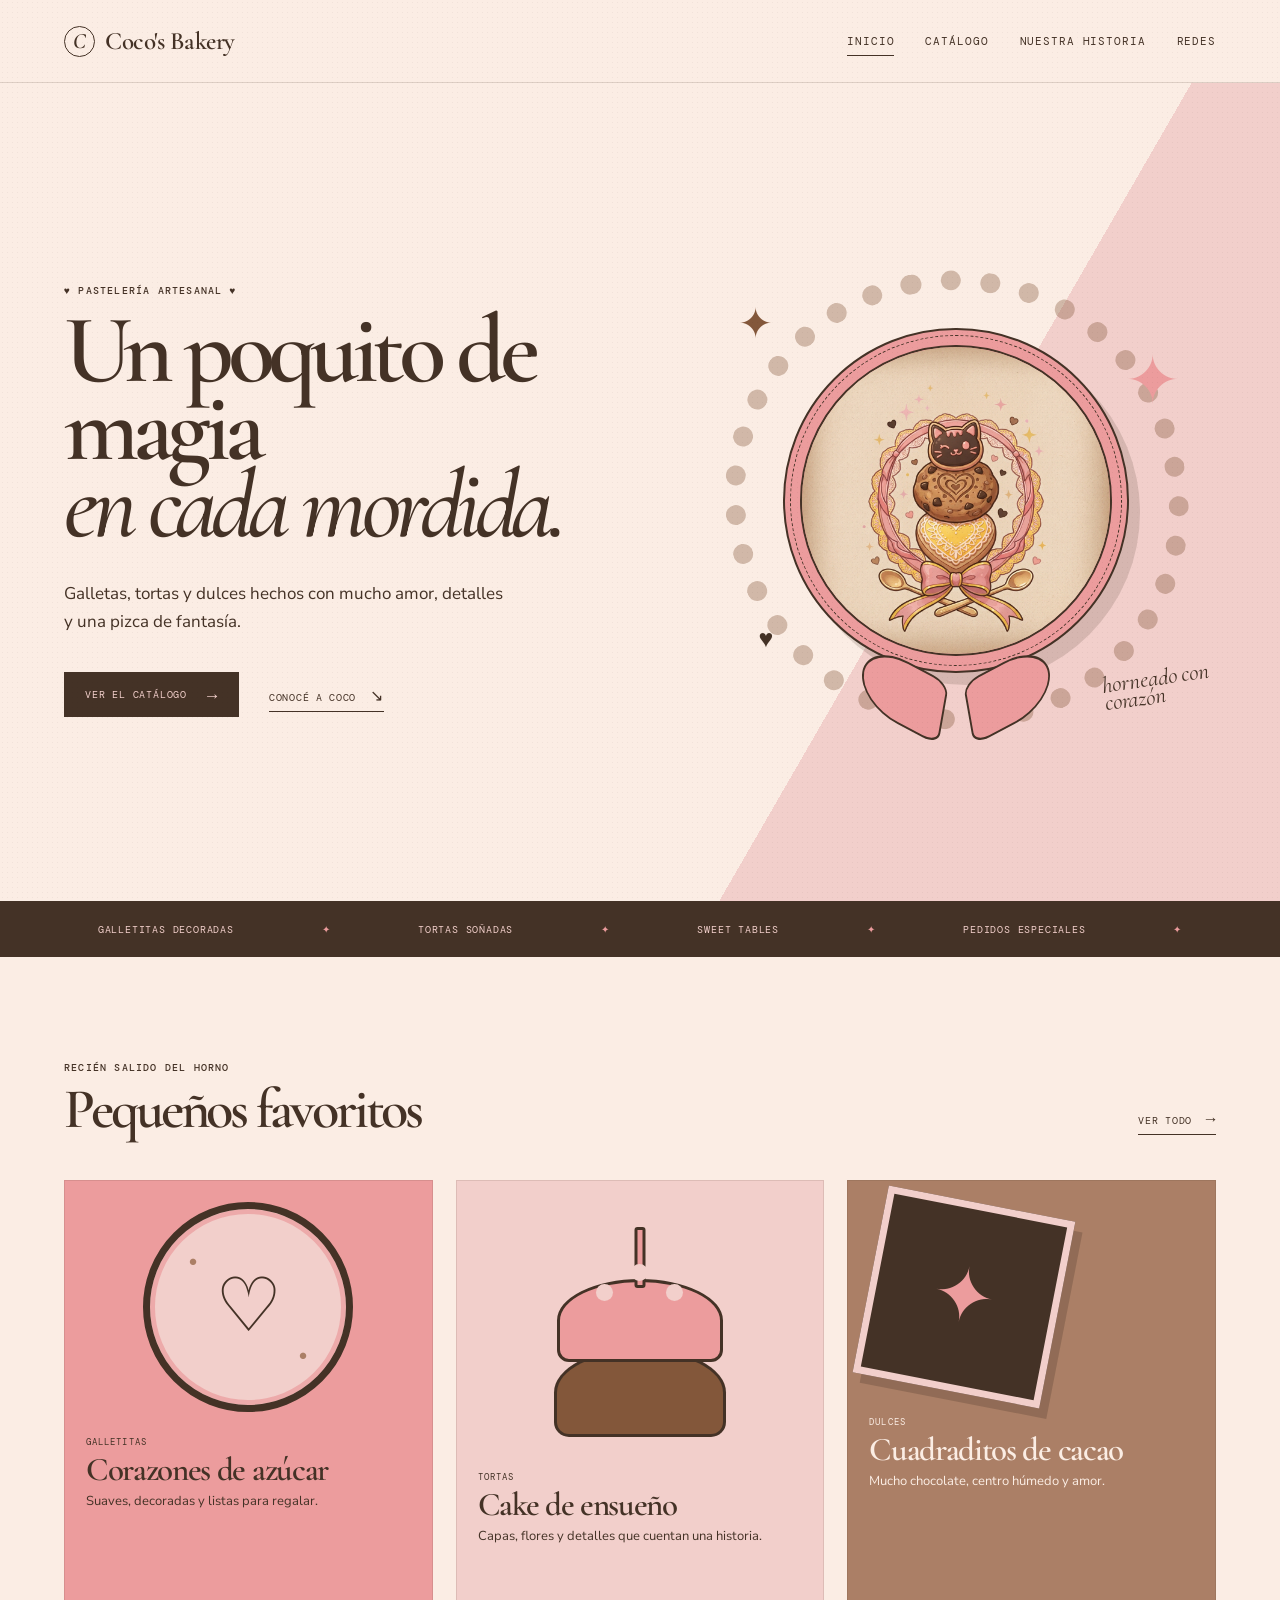
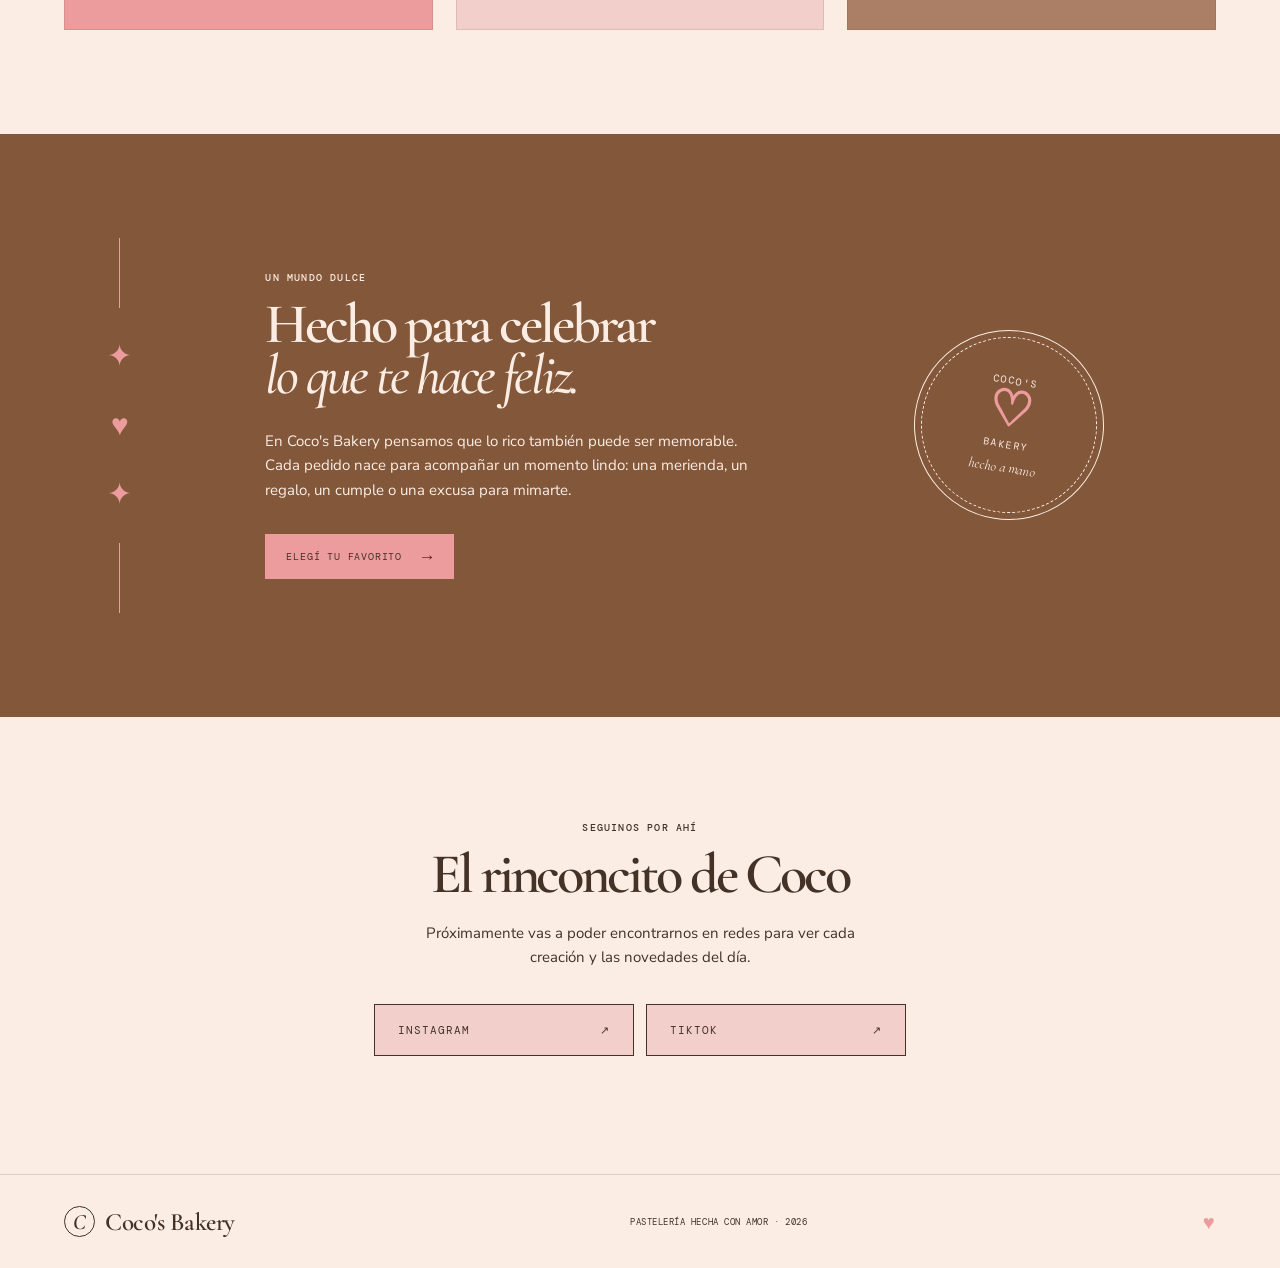
==== index.html @ c5c944c1 "Create bakery website" ====
<!doctype html>
<html lang="es">
  <head>
    <meta charset="UTF-8" />
    <meta name="viewport" content="width=device-width, initial-scale=1.0" />
    <meta name="description" content="Coco's Bakery — pastelería de fantasía, hecha con cariño." />
    <title>Coco's Bakery · Pastelería de fantasía</title>
    <link rel="preconnect" href="https://fonts.googleapis.com" />
    <link rel="preconnect" href="https://fonts.gstatic.com" crossorigin />
    <link href="https://fonts.googleapis.com/css2?family=Cormorant+Garamond:ital,wght@0,400;0,500;0,600;0,700;1,500&family=DM+Mono:wght@400;500&family=Nunito+Sans:wght@400;600;700&display=swap" rel="stylesheet" />
    <link rel="stylesheet" href="styles.css" />
  </head>
  <body>
    <div class="site-shell">
      <header class="site-header">
        <a class="brand" href="index.html" aria-label="Coco's Bakery, inicio">
          <span class="brand-mini">C</span>
          <span>Coco's Bakery</span>
        </a>
        <button class="menu-button" aria-expanded="false" aria-controls="main-nav">Menú <span>✦</span></button>
        <nav id="main-nav" class="main-nav" aria-label="Navegación principal">
          <a class="active" href="index.html">Inicio</a>
          <a href="catalogo.html">Catálogo</a>
          <a href="#historia">Nuestra historia</a>
          <a href="#redes">Redes</a>
        </nav>
      </header>

      <main>
        <section class="hero" aria-labelledby="hero-title">
          <div class="hero-copy">
            <p class="eyebrow">♥ Pastelería artesanal ♥</p>
            <h1 id="hero-title">Un poquito de magia<br /><em>en cada mordida.</em></h1>
            <p class="hero-text">Galletas, tortas y dulces hechos con mucho amor, detalles y una pizca de fantasía.</p>
            <div class="hero-actions">
              <a class="button button-dark" href="catalogo.html">Ver el catálogo <span>→</span></a>
              <a class="text-link" href="#historia">Conocé a Coco <span>↘</span></a>
            </div>
          </div>
          <div class="hero-art" aria-label="Ilustración de Coco's Bakery">
            <span class="spark spark-one">✦</span><span class="spark spark-two">✦</span><span class="spark spark-three">♥</span>
            <div class="lace-ring"></div>
            <div class="hero-logo-wrap"><img src="assets/cocos-bakery-mark.jpg" alt="Gatito de chocolate, galletas y moño rosa de Coco's Bakery" /></div>
            <div class="ribbon ribbon-left"></div><div class="ribbon ribbon-right"></div>
            <p class="art-note">horneado con<br />corazón</p>
          </div>
        </section>

        <section class="marquee" aria-label="Especialidades">
          <span>Galletitas decoradas</span><i>✦</i><span>Tortas soñadas</span><i>✦</i><span>Sweet tables</span><i>✦</i><span>Pedidos especiales</span><i>✦</i>
        </section>

        <section class="featured section-pad" aria-labelledby="featured-title">
          <div class="section-heading">
            <div><p class="eyebrow">Recién salido del horno</p><h2 id="featured-title">Pequeños favoritos</h2></div>
            <a class="text-link" href="catalogo.html">Ver todo <span>→</span></a>
          </div>
          <div class="treat-grid">
            <article class="treat-card pink-card"><div class="treat-art cookie-art">♡</div><p class="card-kind">Galletitas</p><h3>Corazones de azúcar</h3><p>Suaves, decoradas y listas para regalar.</p></article>
            <article class="treat-card cream-card"><div class="treat-art cake-art"><span></span></div><p class="card-kind">Tortas</p><h3>Cake de ensueño</h3><p>Capas, flores y detalles que cuentan una historia.</p></article>
            <article class="treat-card brown-card"><div class="treat-art brownie-art">✦</div><p class="card-kind">Dulces</p><h3>Cuadraditos de cacao</h3><p>Mucho chocolate, centro húmedo y amor.</p></article>
          </div>
        </section>

        <section id="historia" class="story section-pad">
          <div class="story-ornament"><span>✦</span><span>♥</span><span>✦</span></div>
          <div class="story-copy"><p class="eyebrow">Un mundo dulce</p><h2>Hecho para celebrar<br /><em>lo que te hace feliz.</em></h2><p>En Coco's Bakery pensamos que lo rico también puede ser memorable. Cada pedido nace para acompañar un momento lindo: una merienda, un regalo, un cumple o una excusa para mimarte.</p><a class="button button-pink" href="catalogo.html">Elegí tu favorito <span>→</span></a></div>
          <div class="story-stamp"><span>COCO'S</span><strong>♡</strong><span>BAKERY</span><small>hecho a mano</small></div>
        </section>

        <section id="redes" class="social section-pad" aria-labelledby="social-title">
          <p class="eyebrow">Seguinos por ahí</p><h2 id="social-title">El rinconcito de Coco</h2><p>Próximamente vas a poder encontrarnos en redes para ver cada creación y las novedades del día.</p>
          <div class="social-links"><a href="#" aria-label="Instagram próximamente">Instagram <span>↗</span></a><a href="#" aria-label="TikTok próximamente">TikTok <span>↗</span></a></div>
        </section>
      </main>

      <footer class="site-footer"><a class="brand" href="index.html"><span class="brand-mini">C</span><span>Coco's Bakery</span></a><p>Pastelería hecha con amor · <span>2026</span></p><p class="footer-heart">♥</p></footer>
    </div>
    <script src="script.js"></script>
  </body>
</html>
---- styles.css ----
:root { --chocolate:#443226; --wood:#83573a; --milk:#ab7f66; --sakura:#ec9c9d; --mist:#f2cfcb; --paper:#fbede4; --ink:#302018; --line:rgba(68,50,38,.16); --serif:'Cormorant Garamond', Georgia, serif; --sans:'Nunito Sans', sans-serif; --mono:'DM Mono', monospace; }
* { box-sizing:border-box; } html { scroll-behavior:smooth; } body { margin:0; background:var(--paper); color:var(--chocolate); font-family:var(--sans); } body::before { content:''; position:fixed; inset:0; pointer-events:none; opacity:.34; background-image:radial-gradient(rgba(68,50,38,.16) .6px,transparent .7px); background-size:5px 5px; mix-blend-mode:multiply; z-index:10; } a { color:inherit; text-decoration:none; } button,input,textarea,select { font:inherit; } button { cursor:pointer; } .site-shell { overflow:hidden; } .section-pad { padding:104px max(5vw,28px); }
.site-header { min-height:82px; padding:0 max(5vw,28px); display:flex; align-items:center; justify-content:space-between; border-bottom:1px solid var(--line); position:relative; z-index:3; } .brand { display:inline-flex; align-items:center; gap:10px; font-family:var(--serif); font-size:25px; font-weight:600; letter-spacing:-.5px; white-space:nowrap; } .brand-mini { display:grid; place-items:center; width:31px; height:31px; border:1px solid var(--chocolate); border-radius:50%; font-family:var(--serif); font-size:22px; font-style:italic; } .main-nav { display:flex; gap:31px; height:82px; align-items:center; } .main-nav a { font-family:var(--mono); text-transform:uppercase; letter-spacing:.08em; font-size:11px; position:relative; } .main-nav a::after { content:''; position:absolute; left:0; right:0; bottom:-8px; height:1px; transform:scaleX(0); background:var(--chocolate); transition:transform .25s; } .main-nav a:hover::after,.main-nav a.active::after { transform:scaleX(1); }.menu-button { display:none; background:transparent; border:0; color:var(--chocolate); font-family:var(--mono); font-size:11px; text-transform:uppercase; letter-spacing:.08em; }
.eyebrow { font-family:var(--mono); text-transform:uppercase; letter-spacing:.12em; font-size:10px; font-weight:500; margin:0 0 15px; } h1,h2,h3,p { margin-top:0; } h1,h2,h3 { font-family:var(--serif); font-weight:600; } h1 { font-size:clamp(57px,7.6vw,114px); line-height:.8; letter-spacing:-.065em; margin:0; } h1 em,h2 em { font-weight:500; } h2 { font-size:clamp(40px,4.4vw,67px); line-height:.9; letter-spacing:-.055em; margin:0; } .hero { min-height:calc(100vh - 82px); display:grid; grid-template-columns:1.08fr .92fr; padding:clamp(56px,8vh,115px) max(5vw,28px) 55px; position:relative; background:linear-gradient(120deg,var(--paper) 0 68%,var(--mist) 68%); } .hero-copy { align-self:center; max-width:720px; position:relative; z-index:1; } .hero-copy h1 { max-width:800px; } .hero-text { font-size:17px; line-height:1.65; max-width:450px; margin:35px 0 36px; } .hero-actions { display:flex; gap:30px; align-items:center; flex-wrap:wrap; }.button { display:inline-flex; align-items:center; gap:20px; border:1px solid transparent; padding:15px 20px; font-family:var(--mono); text-transform:uppercase; letter-spacing:.08em; font-size:10px; transition:transform .2s, box-shadow .2s; }.button:hover { transform:translateY(-3px); box-shadow:4px 5px 0 rgba(68,50,38,.22); }.button span { font-size:17px; line-height:10px; }.button-dark { color:var(--mist); background:var(--chocolate); }.button-pink { color:var(--chocolate); background:var(--sakura); }.text-link { font-family:var(--mono); text-transform:uppercase; letter-spacing:.07em; font-size:10px; border-bottom:1px solid currentColor; padding:7px 0 5px; }.text-link span { margin-left:7px; font-size:16px; }
.hero-art { min-height:530px; align-self:center; position:relative; margin-left:10px; display:grid; place-items:center; }.lace-ring { position:absolute; width:min(36vw,495px); height:min(36vw,495px); border-radius:49% 51% 48% 52%; border:20px dotted rgba(131,87,58,.35); transform:rotate(-10deg); }.hero-logo-wrap { width:min(27vw,385px); min-width:275px; aspect-ratio:1; border-radius:50%; padding:15px; background:var(--sakura); border:2px solid var(--chocolate); box-shadow:11px 12px 0 rgba(68,50,38,.16); position:relative; z-index:1; }.hero-logo-wrap::before { content:''; position:absolute; inset:5px; border:1px dashed var(--chocolate); border-radius:50%; }.hero-logo-wrap img { width:100%; height:100%; display:block; object-fit:cover; border-radius:50%; border:2px solid var(--chocolate); }.spark { position:absolute; font-family:var(--serif); z-index:2; }.spark-one { color:var(--wood); font-size:42px; top:12%; left:8%; }.spark-two { color:var(--sakura); font-size:66px; right:7%; top:20%; }.spark-three { color:var(--chocolate); font-size:25px; bottom:21%; left:12%; }.ribbon { position:absolute; background:var(--sakura); border:2px solid var(--chocolate); width:92px; height:60px; bottom:8%; z-index:3; }.ribbon-left { transform:rotate(28deg) skew(18deg); left:31%; border-radius:52% 20% 20% 52%; }.ribbon-right { transform:rotate(-28deg) skew(-18deg); right:31%; border-radius:20% 52% 52% 20%; }.art-note { position:absolute; right:1%; bottom:7%; font-family:var(--serif); font-size:23px; font-style:italic; line-height:.8; transform:rotate(-8deg); }
.marquee { display:flex; justify-content:space-around; align-items:center; min-height:56px; padding:9px 5vw; gap:20px; background:var(--chocolate); color:var(--mist); font-family:var(--mono); font-size:10px; letter-spacing:.08em; text-transform:uppercase; white-space:nowrap; }.marquee i { color:var(--sakura); font-style:normal; }.section-heading { display:flex; justify-content:space-between; align-items:end; gap:20px; margin-bottom:45px; }.section-heading .eyebrow { margin-bottom:10px; }.treat-grid { display:grid; grid-template-columns:repeat(3,1fr); gap:23px; }.treat-card { min-height:450px; padding:21px; display:flex; flex-direction:column; border:1px solid rgba(68,50,38,.12); }.treat-card h3 { font-size:33px; margin:8px 0 8px; letter-spacing:-.04em; line-height:.85; }.treat-card p:last-child { font-size:13px; line-height:1.5; margin-bottom:0; }.pink-card { background:var(--sakura); }.cream-card { background:var(--mist); }.brown-card { background:var(--milk); color:var(--paper); }.card-kind { font-family:var(--mono); text-transform:uppercase; letter-spacing:.12em; font-size:9px; margin:0; }.treat-art { height:245px; margin-bottom:24px; position:relative; display:grid; place-items:center; }.cookie-art { margin:0 auto 24px; width:210px; height:210px; border-radius:50%; background:var(--mist); border:7px solid var(--chocolate); box-shadow:inset 0 0 0 5px rgba(236,156,157,.7); color:var(--chocolate); font-family:var(--serif); font-size:75px; }.cookie-art::before,.cookie-art::after { content:'•'; position:absolute; color:var(--milk); font-size:33px; }.cookie-art::before { left:38px; top:31px; }.cookie-art::after { right:38px; bottom:32px; }.cake-art::before,.cake-art::after { content:''; position:absolute; width:160px; height:77px; background:var(--sakura); border:3px solid var(--chocolate); left:50%; transform:translateX(-50%); }.cake-art::before { top:77px; border-radius:50% 50% 12px 12px; box-shadow:0 72px 0 var(--wood),0 72px 0 3px var(--chocolate); }.cake-art::after { width:5px; height:55px; top:25px; background:var(--sakura); border-radius:3px; }.cake-art span { position:absolute; z-index:1; top:62px; width:17px; height:17px; background:var(--mist); border-radius:50%; box-shadow:35px 20px 0 var(--mist),-35px 20px 0 var(--mist); }.brownie-art { width:190px; height:190px; transform:rotate(11deg); background:var(--chocolate); border:7px solid var(--mist); box-shadow:9px 9px 0 rgba(68,50,38,.25); color:var(--sakura); font-size:75px; font-family:var(--serif); }
.story { display:grid; grid-template-columns:.23fr 1.15fr .62fr; align-items:center; gap:7vw; background:var(--wood); color:var(--paper); }.story-copy { max-width:570px; }.story-copy p:not(.eyebrow) { line-height:1.65; font-size:15px; max-width:500px; margin:28px 0 31px; }.story-ornament { display:flex; flex-direction:column; align-items:center; gap:28px; color:var(--sakura); font-size:30px; }.story-ornament::before,.story-ornament::after { content:''; width:1px; height:70px; background:var(--sakura); }.story-stamp { height:190px; width:190px; border:1px solid var(--paper); outline:1px dashed var(--paper); outline-offset:-8px; display:flex; flex-direction:column; align-items:center; justify-content:center; gap:8px; border-radius:50%; text-align:center; transform:rotate(9deg); font-family:var(--mono); letter-spacing:.16em; font-size:10px; }.story-stamp strong { color:var(--sakura); font-family:var(--serif); font-size:49px; line-height:.7; }.story-stamp small { font-family:var(--serif); font-size:14px; font-style:italic; letter-spacing:0; }.social { text-align:center; padding-bottom:118px; }.social h2 { margin-bottom:22px; }.social > p:not(.eyebrow) { max-width:430px; font-size:15px; line-height:1.6; margin:0 auto 35px; }.social-links { display:flex; justify-content:center; flex-wrap:wrap; gap:12px; }.social-links a { width:min(260px,100%); padding:18px 23px; display:flex; justify-content:space-between; background:var(--mist); border:1px solid var(--chocolate); font-family:var(--mono); font-size:11px; text-transform:uppercase; letter-spacing:.09em; transition:background .2s,transform .2s; }.social-links a:hover { background:var(--sakura); transform:translateY(-3px); }.site-footer { padding:31px max(5vw,28px); display:flex; justify-content:space-between; align-items:center; gap:20px; border-top:1px solid var(--line); }.site-footer p { margin:0; font-family:var(--mono); text-transform:uppercase; letter-spacing:.06em; font-size:9px; }.footer-heart { color:var(--sakura); font-size:20px!important; }
.catalogue-hero { min-height:435px; padding:84px max(5vw,28px) 65px; background:var(--mist); position:relative; overflow:hidden; }.catalogue-hero h1 { position:relative; z-index:1; }.catalogue-hero > p:last-of-type { max-width:330px; margin:27px 0 0; line-height:1.6; font-size:14px; }.catalogue-seal { position:absolute; right:13%; top:67px; display:grid; place-items:center; height:180px; width:180px; color:var(--sakura); background:var(--chocolate); border-radius:50%; font-family:var(--serif); font-size:72px; transform:rotate(11deg); outline:1px dashed var(--mist); outline-offset:-9px; }.catalogue-seal small { color:var(--mist); font-family:var(--mono); text-transform:uppercase; letter-spacing:.1em; font-size:8px; margin-top:-57px; }.catalogue { padding-top:56px; }.filters { display:flex; gap:10px; flex-wrap:wrap; padding-bottom:36px; border-bottom:1px solid var(--line); margin-bottom:38px; }.filter { color:var(--chocolate); background:transparent; border:1px solid var(--chocolate); padding:10px 14px; font-family:var(--mono); text-transform:uppercase; letter-spacing:.08em; font-size:9px; }.filter.active,.filter:hover { background:var(--chocolate); color:var(--mist); }.catalogue-grid { display:grid; grid-template-columns:repeat(3,1fr); gap:42px 24px; }.product-card[hidden] { display:none; }.product-card { min-width:0; }.product-visual { aspect-ratio:1.13; display:grid; place-items:center; margin-bottom:17px; overflow:hidden; border:1px solid rgba(68,50,38,.13); position:relative; }.product-visual span { position:relative; z-index:1; font-family:var(--serif); font-size:70px; }.cookie-visual { background:var(--sakura); }.cookie-visual::before { content:''; width:65%; aspect-ratio:1; border-radius:50%; background:var(--mist); border:5px solid var(--chocolate); box-shadow:inset 0 0 0 12px var(--sakura); }.strawberry-visual { background:var(--milk); }.strawberry-visual::before { content:''; width:52%; height:30%; background:var(--mist); border:4px solid var(--chocolate); border-radius:50% 50% 10px 10px; box-shadow:0 53px 0 var(--sakura),0 53px 0 4px var(--chocolate); }.choco-visual { background:var(--chocolate); color:var(--sakura); }.choco-visual::before { content:''; width:54%; aspect-ratio:1; background:var(--milk); transform:rotate(15deg); border:6px solid var(--mist); }.bow-visual { background:var(--mist); }.bow-visual::before,.bow-visual::after { content:''; position:absolute; width:34%; height:26%; background:var(--sakura); border:4px solid var(--chocolate); top:37%; }.bow-visual::before { border-radius:70% 25% 70% 25%; left:17%; transform:rotate(20deg); }.bow-visual::after { border-radius:25% 70% 25% 70%; right:17%; transform:rotate(-20deg); }.vintage-visual { background:var(--sakura); }.vintage-visual::before { content:''; width:58%; height:42%; background:var(--mist); border:4px solid var(--chocolate); border-radius:12px 12px 30% 30%; box-shadow:0 20px 0 -11px var(--chocolate); }.mini-visual { background:var(--wood); color:var(--mist); }.mini-visual::before { content:'✦  ♥  ✦'; position:absolute; color:var(--sakura); font-family:var(--serif); font-size:34px; letter-spacing:14px; }.product-card h3 { font-size:29px; line-height:.9; letter-spacing:-.04em; margin:7px 0 7px; }.product-card > div:last-child > p:not(.card-kind) { font-size:13px; line-height:1.55; margin-bottom:11px; }.price { font-family:var(--mono); text-transform:uppercase; letter-spacing:.11em; font-size:9px; padding-bottom:3px; border-bottom:1px solid var(--chocolate); }.catalogue-note { background:var(--chocolate); color:var(--mist); padding:55px max(5vw,28px); display:flex; align-items:end; justify-content:space-between; gap:35px; }.catalogue-note h2 { font-size:49px; }.catalogue-note p:last-child { width:min(100%,420px); font-size:14px; line-height:1.6; margin:0; }
.admin-body { min-height:100vh; background:var(--mist); }.admin-login { min-height:100vh; width:min(100% - 40px,500px); margin:auto; display:flex; flex-direction:column; justify-content:center; align-items:center; text-align:center; }.admin-login img { height:105px; width:105px; object-fit:cover; border-radius:50%; border:2px solid var(--chocolate); margin-bottom:24px; }.admin-login h1,.admin-content h1 { font-size:55px; }.admin-login > p:not(.eyebrow) { font-size:14px; }.admin-login form { text-align:left; width:100%; margin:22px 0; display:grid; gap:8px; }.admin-login label,.product-form label { font-family:var(--mono); font-size:10px; text-transform:uppercase; letter-spacing:.08em; }.admin-login input,.product-form input,.product-form select,.product-form textarea { width:100%; color:var(--chocolate); background:var(--paper); border:1px solid rgba(68,50,38,.35); padding:12px; outline-color:var(--sakura); }.admin-login .button { justify-content:space-between; margin-top:10px; }.form-message { min-height:15px; color:#8b3040; font-size:12px; margin:0; }.hidden { display:none!important; }.admin-panel { min-height:100vh; }.admin-header { padding:20px max(5vw,28px); border-bottom:1px solid var(--line); display:flex; align-items:center; justify-content:space-between; }.logout { border:0; background:none; font-family:var(--mono); text-transform:uppercase; font-size:10px; letter-spacing:.07em; color:var(--chocolate); }.admin-content { padding:67px max(5vw,28px); }.admin-content > .eyebrow { margin-bottom:8px; }.admin-intro { max-width:620px; line-height:1.6; font-size:14px; margin:25px 0 42px; }.admin-grid { display:grid; grid-template-columns:minmax(280px,.8fr) 1.2fr; gap:38px; }.product-form,.admin-products { padding:25px; background:var(--paper); border:1px solid var(--line); }.product-form { display:grid; gap:17px; align-content:start; }.product-form h2,.admin-products h2 { font-size:34px; margin:0 0 7px; }.product-form label { display:grid; gap:7px; }.product-form textarea { min-height:85px; resize:vertical; }.product-form .button { justify-content:space-between; }.admin-product { display:flex; justify-content:space-between; gap:20px; padding:15px 0; border-top:1px solid var(--line); }.admin-product p { margin:0 0 5px; font-family:var(--mono); text-transform:uppercase; font-size:9px; letter-spacing:.08em; }.admin-product h3 { font-size:24px; margin:0 0 5px; }.admin-product span,.empty-state { font-size:13px; line-height:1.5; }.admin-product button { width:27px; height:27px; border:1px solid var(--chocolate); color:var(--chocolate); background:transparent; font-size:20px; line-height:1; }.visually-hidden { position:absolute; width:1px; height:1px; padding:0; overflow:hidden; clip:rect(0,0,0,0); white-space:nowrap; border:0; }
@media (max-width:800px) { .menu-button { display:block; }.main-nav { display:none; position:absolute; left:0; right:0; top:81px; height:auto; padding:18px 5vw; background:var(--paper); border-bottom:1px solid var(--line); flex-direction:column; align-items:flex-start; gap:19px; }.main-nav.open { display:flex; }.main-nav a::after { display:none; }.hero { grid-template-columns:1fr; min-height:auto; padding-top:77px; background:linear-gradient(163deg,var(--paper) 0 55%,var(--mist) 55%); }.hero-art { min-height:450px; margin:38px 0 0; }.lace-ring { width:390px; height:390px; }.treat-grid,.catalogue-grid { grid-template-columns:repeat(2,1fr); }.story { grid-template-columns:1fr; gap:36px; }.story-ornament { display:none; }.story-stamp { justify-self:end; }.catalogue-seal { right:5%; top:92px; transform:scale(.68) rotate(11deg); transform-origin:top right; }.admin-grid { grid-template-columns:1fr; } }
@media (max-width:540px) { .site-header { min-height:68px; }.brand { font-size:22px; }.main-nav { top:67px; }.hero { padding-top:61px; }.hero h1 { font-size:59px; }.hero-art { min-height:345px; }.hero-logo-wrap { min-width:220px; width:68vw; }.lace-ring { width:290px; height:290px; border-width:13px; }.spark-one { left:0; }.spark-two { right:0; }.art-note { display:none; }.ribbon { bottom:5%; }.marquee { justify-content:flex-start; overflow:hidden; }.marquee span:nth-of-type(n+3),.marquee i:nth-of-type(n+3) { display:none; }.section-pad { padding-top:72px; padding-bottom:72px; }.section-heading { align-items:start; flex-direction:column; margin-bottom:30px; }.treat-grid,.catalogue-grid { grid-template-columns:1fr; }.treat-card { min-height:390px; }.treat-art { height:200px; }.catalogue-hero { min-height:390px; padding-top:64px; }.catalogue-hero h1 { font-size:62px; }.catalogue-seal { display:none; }.catalogue-note { padding-top:47px; padding-bottom:47px; align-items:start; flex-direction:column; gap:20px; }.site-footer { flex-wrap:wrap; }.site-footer p:nth-of-type(1) { order:3; width:calc(100% - 45px); }.story-stamp { justify-self:center; }.social { padding-bottom:84px; } }
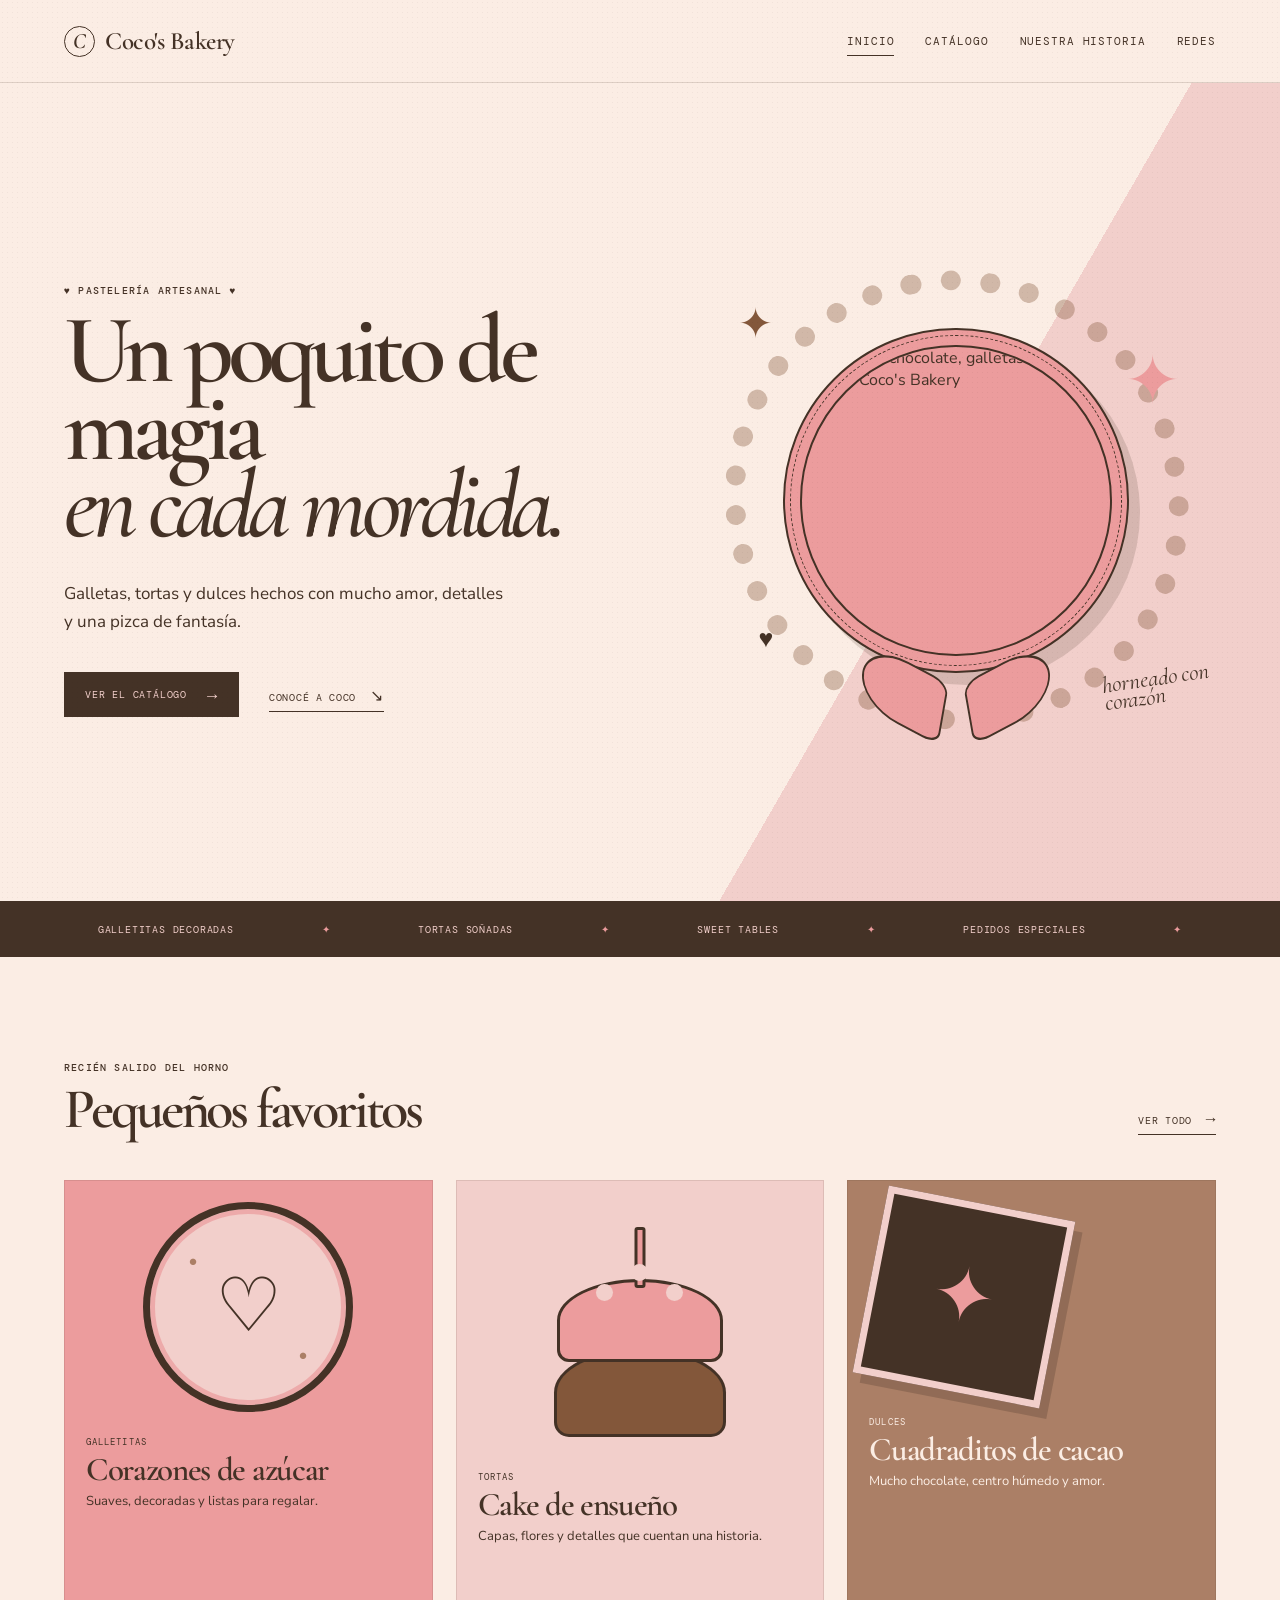
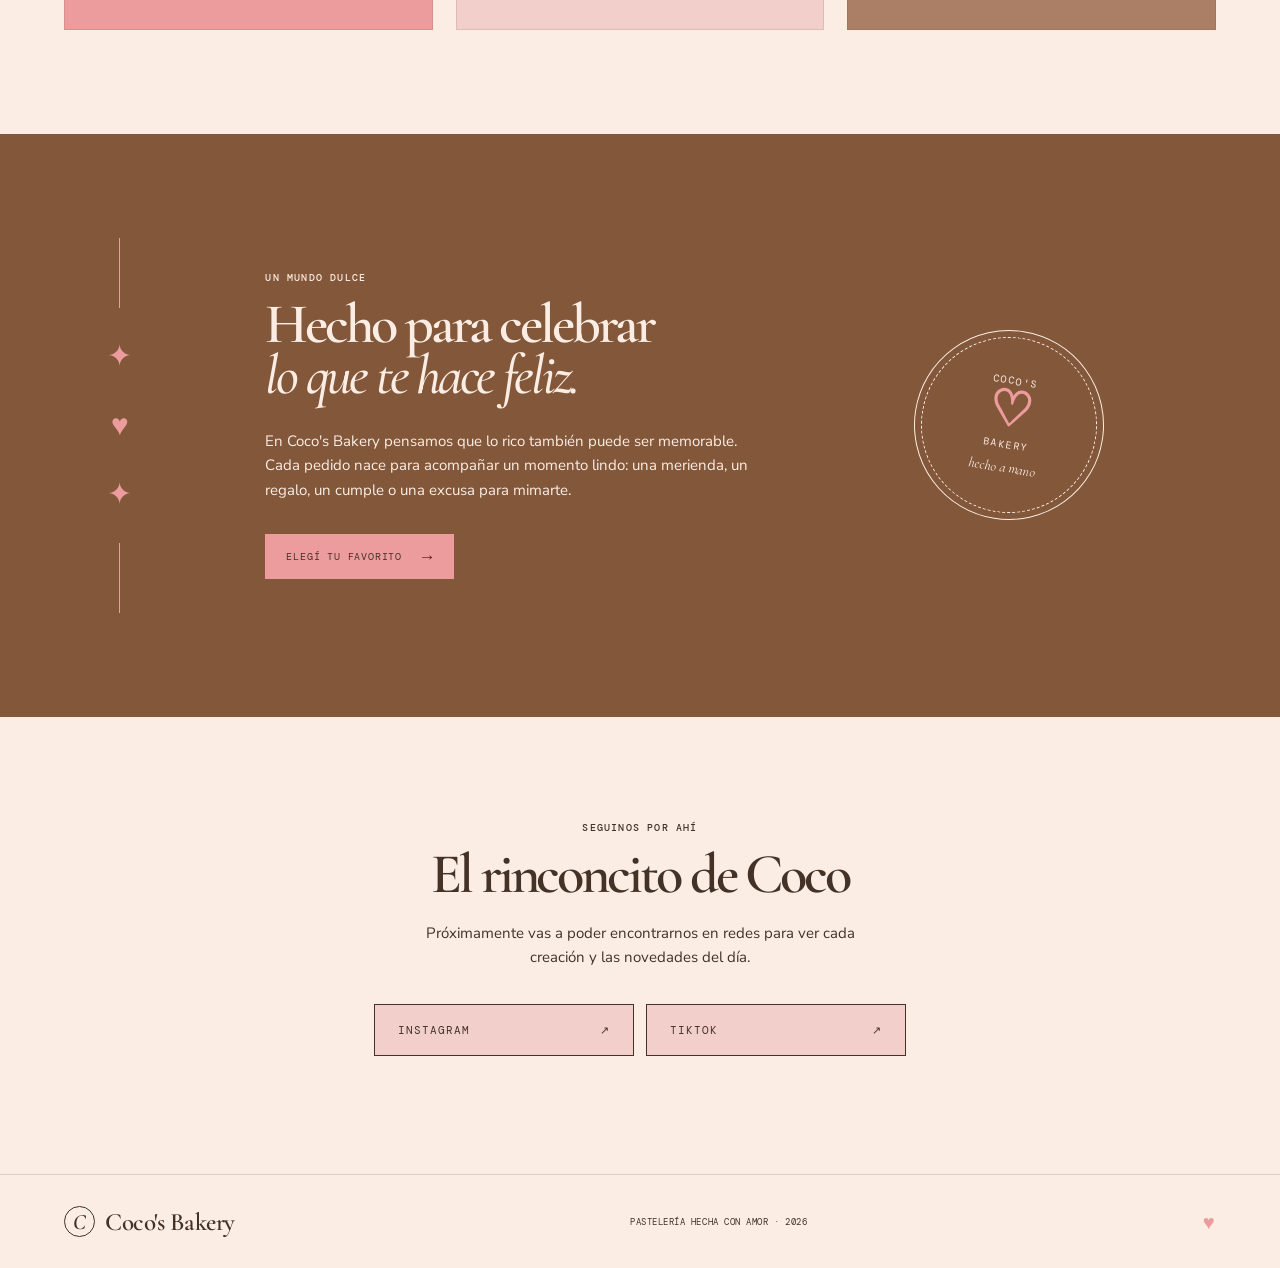
==== commit a1adf185: "Use published brand asset" ====
--- a/index.html
+++ b/index.html
@@ -40,7 +40,7 @@
           <div class="hero-art" aria-label="Ilustración de Coco's Bakery">
             <span class="spark spark-one">✦</span><span class="spark spark-two">✦</span><span class="spark spark-three">♥</span>
             <div class="lace-ring"></div>
-            <div class="hero-logo-wrap"><img src="assets/cocos-bakery-mark.jpg" alt="Gatito de chocolate, galletas y moño rosa de Coco's Bakery" /></div>
+            <div class="hero-logo-wrap"><img src="https://raw.githubusercontent.com/vslocaltech/cocos-bakery/main/assets/cocos-bakery-mark.jpg" alt="Gatito de chocolate, galletas y moño rosa de Coco's Bakery" /></div>
             <div class="ribbon ribbon-left"></div><div class="ribbon ribbon-right"></div>
             <p class="art-note">horneado con<br />corazón</p>
           </div>
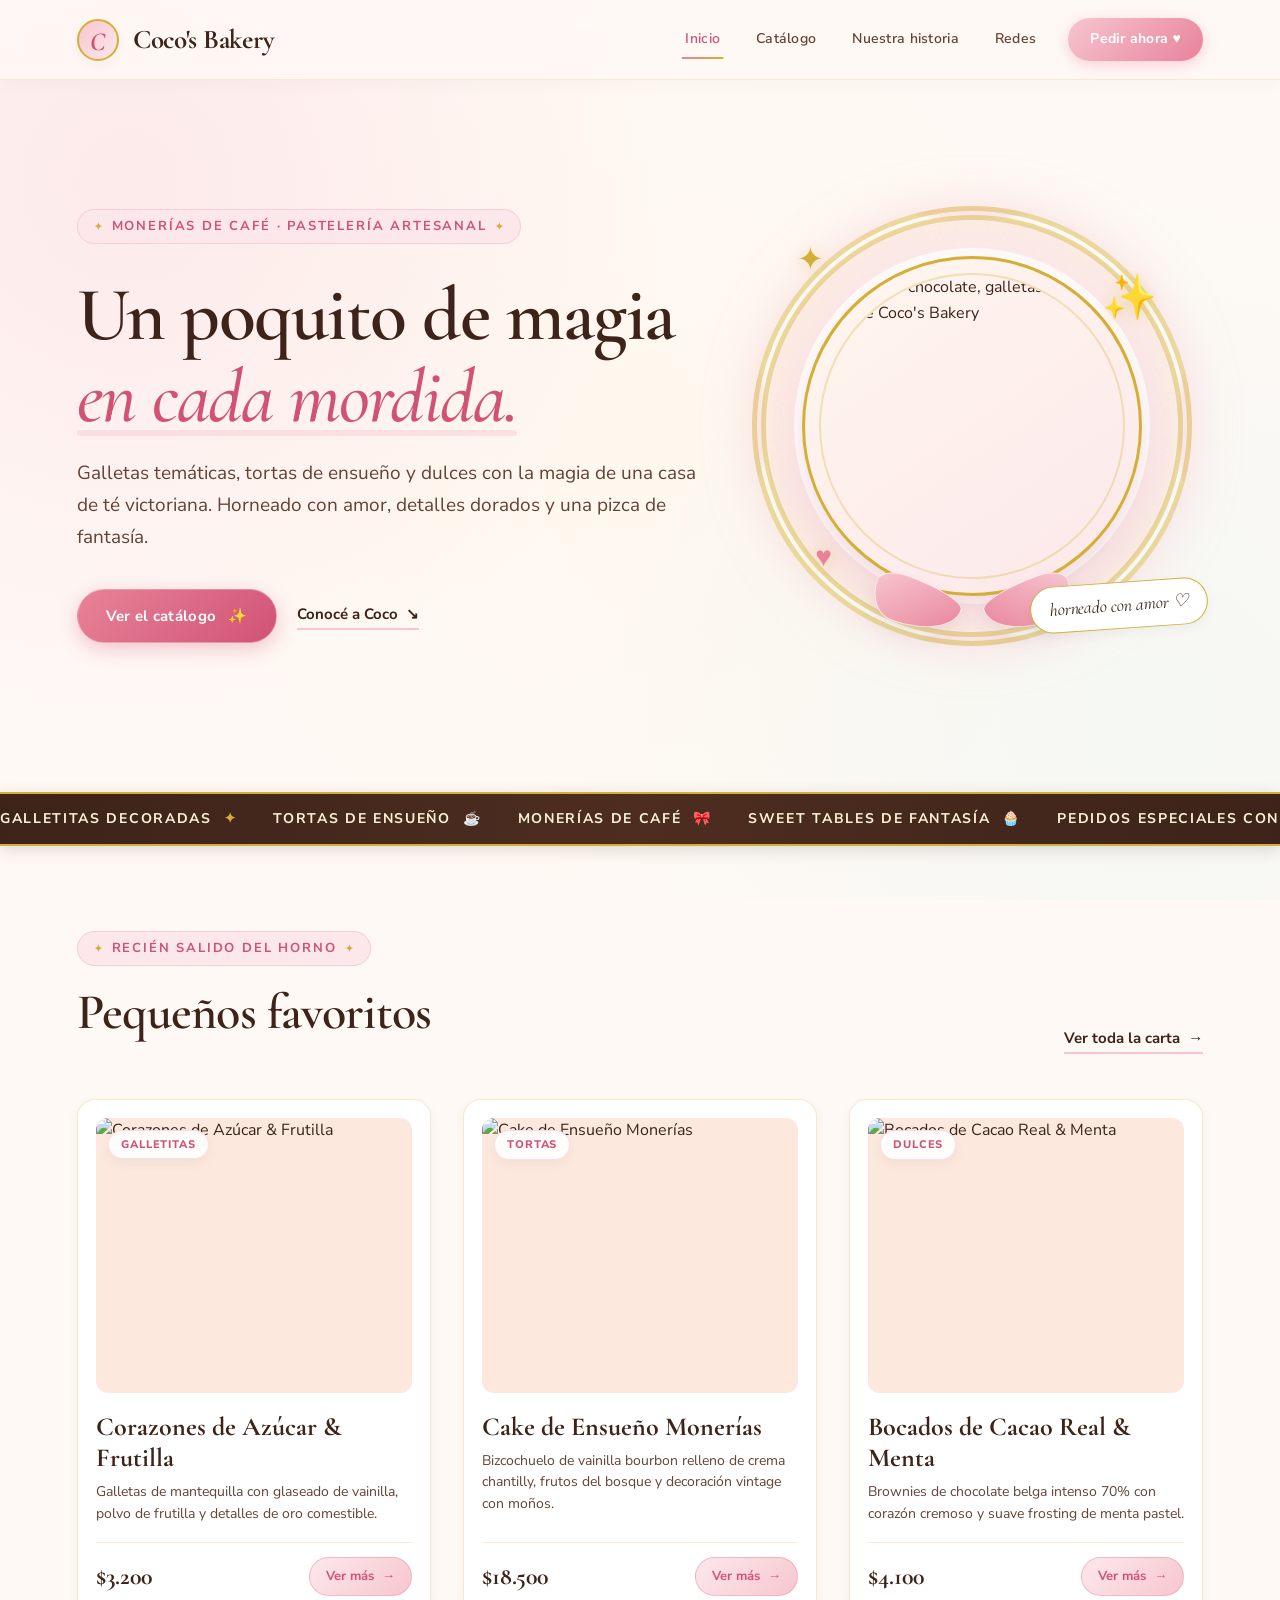
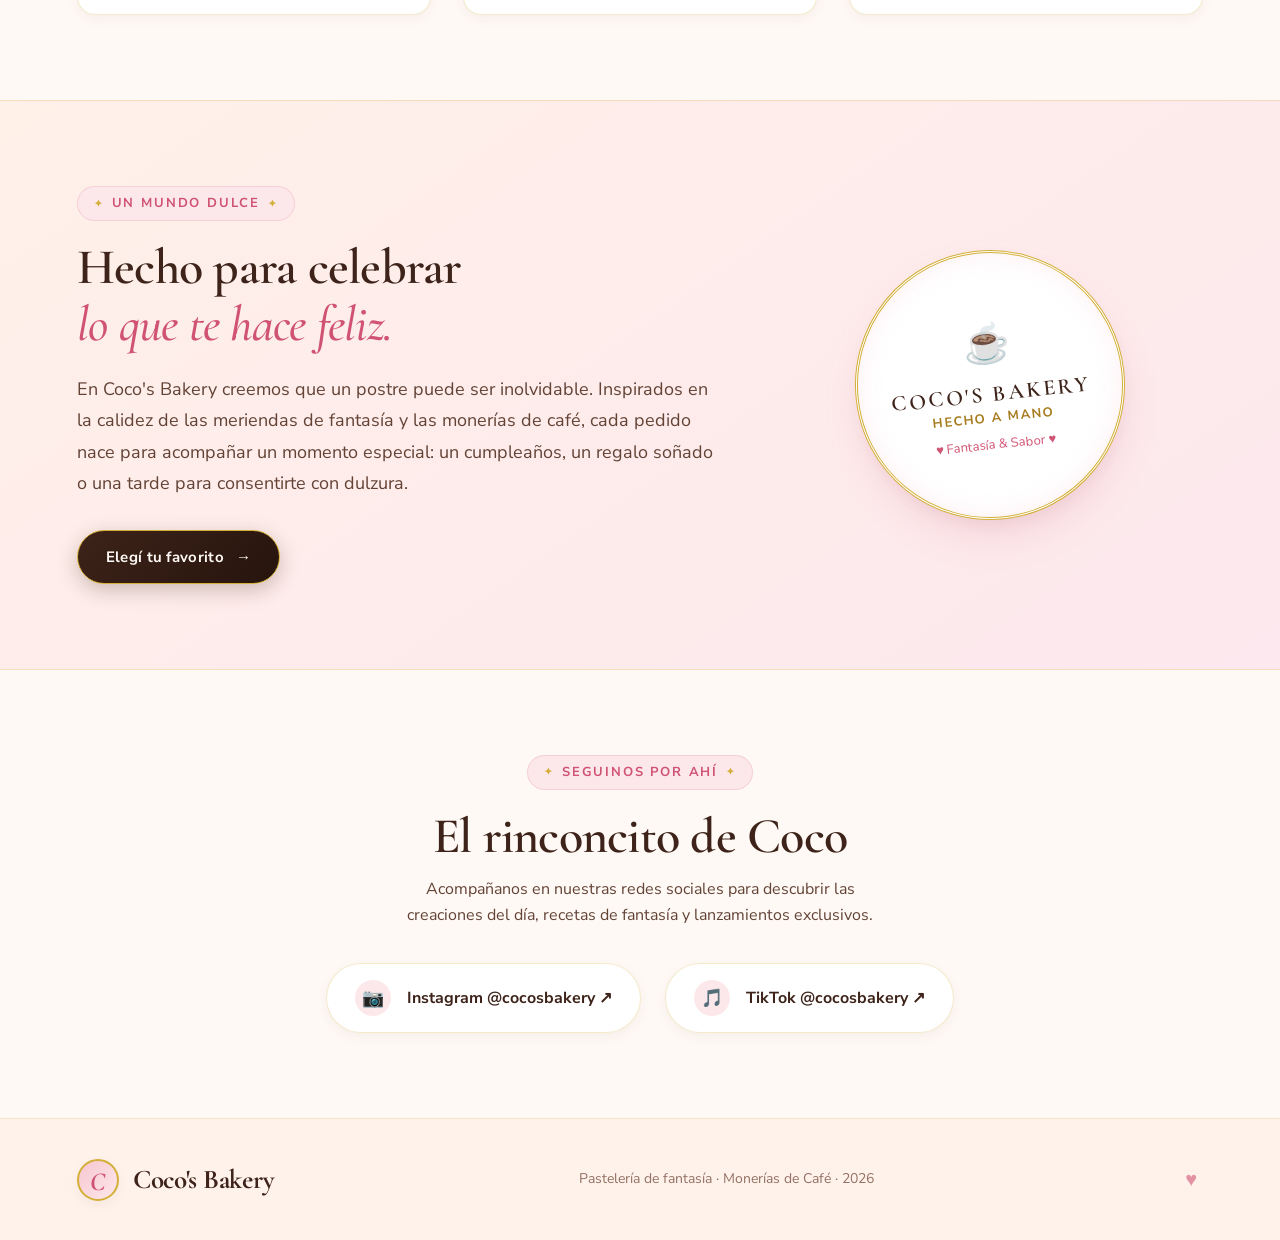
==== commit d9ff750c: "Revamp visual estilo Monerias de Cafe, panel admin completo y script iniciar_sitio.bat" ====
--- a/index.html
+++ b/index.html
@@ -3,15 +3,16 @@
   <head>
     <meta charset="UTF-8" />
     <meta name="viewport" content="width=device-width, initial-scale=1.0" />
-    <meta name="description" content="Coco's Bakery — pastelería de fantasía, hecha con cariño." />
-    <title>Coco's Bakery · Pastelería de fantasía</title>
+    <meta name="description" content="Coco's Bakery — pastelería de fantasía inspirada en Monerías de Café." />
+    <title>Coco's Bakery · Monerías de Café</title>
     <link rel="preconnect" href="https://fonts.googleapis.com" />
     <link rel="preconnect" href="https://fonts.gstatic.com" crossorigin />
-    <link href="https://fonts.googleapis.com/css2?family=Cormorant+Garamond:ital,wght@0,400;0,500;0,600;0,700;1,500&family=DM+Mono:wght@400;500&family=Nunito+Sans:wght@400;600;700&display=swap" rel="stylesheet" />
+    <link href="https://fonts.googleapis.com/css2?family=Cormorant+Garamond:ital,wght@0,500;0,600;0,700;1,500&family=Nunito+Sans:wght@400;600;700;800&display=swap" rel="stylesheet" />
     <link rel="stylesheet" href="styles.css" />
   </head>
   <body>
     <div class="site-shell">
+      <!-- HEADER / NAVEGACIÓN -->
       <header class="site-header">
         <a class="brand" href="index.html" aria-label="Coco's Bakery, inicio">
           <span class="brand-mini">C</span>
@@ -23,59 +24,133 @@
           <a href="catalogo.html">Catálogo</a>
           <a href="#historia">Nuestra historia</a>
           <a href="#redes">Redes</a>
+          <a href="https://wa.me/?text=Hola%20Coco's%20Bakery!%20Quisiera%20hacer%20un%20pedido%20especial" target="_blank" rel="noopener noreferrer" class="nav-cta">
+            Pedir ahora <span>♥</span>
+          </a>
         </nav>
       </header>
 
       <main>
+        <!-- HERO SECTION (ESTILO MONERÍAS DE CAFÉ) -->
         <section class="hero" aria-labelledby="hero-title">
           <div class="hero-copy">
-            <p class="eyebrow">♥ Pastelería artesanal ♥</p>
+            <span class="eyebrow">Monerías de Café · Pastelería Artesanal</span>
             <h1 id="hero-title">Un poquito de magia<br /><em>en cada mordida.</em></h1>
-            <p class="hero-text">Galletas, tortas y dulces hechos con mucho amor, detalles y una pizca de fantasía.</p>
+            <p class="hero-text">
+              Galletas temáticas, tortas de ensueño y dulces con la magia de una casa de té victoriana. Horneado con amor, detalles dorados y una pizca de fantasía.
+            </p>
             <div class="hero-actions">
-              <a class="button button-dark" href="catalogo.html">Ver el catálogo <span>→</span></a>
+              <a class="button button-pink" href="catalogo.html">Ver el catálogo <span>✨</span></a>
               <a class="text-link" href="#historia">Conocé a Coco <span>↘</span></a>
             </div>
           </div>
+
           <div class="hero-art" aria-label="Ilustración de Coco's Bakery">
-            <span class="spark spark-one">✦</span><span class="spark spark-two">✦</span><span class="spark spark-three">♥</span>
+            <span class="spark spark-one">✦</span>
+            <span class="spark spark-two">✨</span>
+            <span class="spark spark-three">♥</span>
+            
             <div class="lace-ring"></div>
-            <div class="hero-logo-wrap"><img src="https://raw.githubusercontent.com/vslocaltech/cocos-bakery/main/assets/cocos-bakery-mark.jpg" alt="Gatito de chocolate, galletas y moño rosa de Coco's Bakery" /></div>
-            <div class="ribbon ribbon-left"></div><div class="ribbon ribbon-right"></div>
-            <p class="art-note">horneado con<br />corazón</p>
+            
+            <div class="hero-logo-wrap">
+              <img src="https://raw.githubusercontent.com/vslocaltech/cocos-bakery/main/assets/cocos-bakery-mark.jpg" alt="Gatito de chocolate, galletas y moño rosa de Coco's Bakery" />
+            </div>
+
+            <div class="ribbon ribbon-left"></div>
+            <div class="ribbon ribbon-right"></div>
+            
+            <p class="art-note">horneado con amor ♡</p>
           </div>
         </section>
 
-        <section class="marquee" aria-label="Especialidades">
-          <span>Galletitas decoradas</span><i>✦</i><span>Tortas soñadas</span><i>✦</i><span>Sweet tables</span><i>✦</i><span>Pedidos especiales</span><i>✦</i>
-        </section>
+        <!-- MARQUEE INFINITO CONTINUO -->
+        <div class="marquee-container" aria-label="Especialidades en movimiento">
+          <div class="marquee-track">
+            <span>Galletitas decoradas <i>✦</i></span>
+            <span>Tortas de ensueño <i>☕</i></span>
+            <span>Monerías de café <i>🎀</i></span>
+            <span>Sweet tables de fantasía <i>🧁</i></span>
+            <span>Pedidos especiales con amor <i>✨</i></span>
+            <!-- Duplicado para loop infinito fluido -->
+            <span>Galletitas decoradas <i>✦</i></span>
+            <span>Tortas de ensueño <i>☕</i></span>
+            <span>Monerías de café <i>🎀</i></span>
+            <span>Sweet tables de fantasía <i>🧁</i></span>
+            <span>Pedidos especiales con amor <i>✨</i></span>
+          </div>
+        </div>
 
+        <!-- SECCIÓN DE FAVORITOS (RENDERIZADA DINÁMICAMENTE) -->
         <section class="featured section-pad" aria-labelledby="featured-title">
           <div class="section-heading">
-            <div><p class="eyebrow">Recién salido del horno</p><h2 id="featured-title">Pequeños favoritos</h2></div>
-            <a class="text-link" href="catalogo.html">Ver todo <span>→</span></a>
+            <div>
+              <span class="eyebrow">Recién salido del horno</span>
+              <h2 id="featured-title">Pequeños favoritos</h2>
+            </div>
+            <a class="text-link" href="catalogo.html">Ver toda la carta <span>→</span></a>
           </div>
-          <div class="treat-grid">
-            <article class="treat-card pink-card"><div class="treat-art cookie-art">♡</div><p class="card-kind">Galletitas</p><h3>Corazones de azúcar</h3><p>Suaves, decoradas y listas para regalar.</p></article>
-            <article class="treat-card cream-card"><div class="treat-art cake-art"><span></span></div><p class="card-kind">Tortas</p><h3>Cake de ensueño</h3><p>Capas, flores y detalles que cuentan una historia.</p></article>
-            <article class="treat-card brown-card"><div class="treat-art brownie-art">✦</div><p class="card-kind">Dulces</p><h3>Cuadraditos de cacao</h3><p>Mucho chocolate, centro húmedo y amor.</p></article>
+
+          <div class="treat-grid" id="featured-grid">
+            <!-- Carga dinámica de script.js con las delicias del catálogo -->
           </div>
         </section>
 
-        <section id="historia" class="story section-pad">
-          <div class="story-ornament"><span>✦</span><span>♥</span><span>✦</span></div>
-          <div class="story-copy"><p class="eyebrow">Un mundo dulce</p><h2>Hecho para celebrar<br /><em>lo que te hace feliz.</em></h2><p>En Coco's Bakery pensamos que lo rico también puede ser memorable. Cada pedido nace para acompañar un momento lindo: una merienda, un regalo, un cumple o una excusa para mimarte.</p><a class="button button-pink" href="catalogo.html">Elegí tu favorito <span>→</span></a></div>
-          <div class="story-stamp"><span>COCO'S</span><strong>♡</strong><span>BAKERY</span><small>hecho a mano</small></div>
+        <!-- SECCIÓN HISTORIA -->
+        <section id="historia" class="story-section section-pad">
+          <div class="story-grid">
+            <div class="story-copy">
+              <span class="eyebrow">Un mundo dulce</span>
+              <h2>Hecho para celebrar<br /><em>lo que te hace feliz.</em></h2>
+              <p>
+                En Coco's Bakery creemos que un postre puede ser inolvidable. Inspirados en la calidez de las meriendas de fantasía y las monerías de café, cada pedido nace para acompañar un momento especial: un cumpleaños, un regalo soñado o una tarde para consentirte con dulzura.
+              </p>
+              <a class="button button-dark" href="catalogo.html">Elegí tu favorito <span>→</span></a>
+            </div>
+
+            <div class="story-visual-wrap">
+              <div class="story-stamp-card">
+                <div class="stamp-icon">☕</div>
+                <h3>Coco's Bakery</h3>
+                <span>Hecho a mano</span>
+                <p style="font-size: 13px; color: var(--pink-deep); margin: 6px 0 0;">♥ Fantasía & Sabor ♥</p>
+              </div>
+            </div>
+          </div>
         </section>
 
-        <section id="redes" class="social section-pad" aria-labelledby="social-title">
-          <p class="eyebrow">Seguinos por ahí</p><h2 id="social-title">El rinconcito de Coco</h2><p>Próximamente vas a poder encontrarnos en redes para ver cada creación y las novedades del día.</p>
-          <div class="social-links"><a href="#" aria-label="Instagram próximamente">Instagram <span>↗</span></a><a href="#" aria-label="TikTok próximamente">TikTok <span>↗</span></a></div>
+        <!-- SECCIÓN REDES -->
+        <section id="redes" class="social-section section-pad" aria-labelledby="social-title">
+          <span class="eyebrow">Seguinos por ahí</span>
+          <h2 id="social-title">El rinconcito de Coco</h2>
+          <p style="max-width: 500px; margin: 0 auto; color: var(--choco-soft);">
+            Acompañanos en nuestras redes sociales para descubrir las creaciones del día, recetas de fantasía y lanzamientos exclusivos.
+          </p>
+          
+          <div class="social-cards">
+            <a href="https://instagram.com" target="_blank" rel="noopener noreferrer" class="social-card">
+              <span class="social-icon">📷</span>
+              <span>Instagram @cocosbakery ↗</span>
+            </a>
+            <a href="https://tiktok.com" target="_blank" rel="noopener noreferrer" class="social-card">
+              <span class="social-icon">🎵</span>
+              <span>TikTok @cocosbakery ↗</span>
+            </a>
+          </div>
         </section>
       </main>
 
-      <footer class="site-footer"><a class="brand" href="index.html"><span class="brand-mini">C</span><span>Coco's Bakery</span></a><p>Pastelería hecha con amor · <span>2026</span></p><p class="footer-heart">♥</p></footer>
+      <!-- FOOTER CON ACCESO SECRETO A ADMIN -->
+      <footer class="site-footer">
+        <a class="brand" href="index.html">
+          <span class="brand-mini">C</span>
+          <span>Coco's Bakery</span>
+        </a>
+        <p>Pastelería de fantasía · Monerías de Café · <span>2026</span></p>
+        <!-- Corazón secreto que abre el panel de administración -->
+        <a href="admin.html" class="footer-secret-heart" title="Área privada de Coco">♥</a>
+      </footer>
     </div>
+
     <script src="script.js"></script>
   </body>
 </html>
--- a/styles.css
+++ b/styles.css
@@ -1,11 +1,1345 @@
-:root { --chocolate:#443226; --wood:#83573a; --milk:#ab7f66; --sakura:#ec9c9d; --mist:#f2cfcb; --paper:#fbede4; --ink:#302018; --line:rgba(68,50,38,.16); --serif:'Cormorant Garamond', Georgia, serif; --sans:'Nunito Sans', sans-serif; --mono:'DM Mono', monospace; }
-* { box-sizing:border-box; } html { scroll-behavior:smooth; } body { margin:0; background:var(--paper); color:var(--chocolate); font-family:var(--sans); } body::before { content:''; position:fixed; inset:0; pointer-events:none; opacity:.34; background-image:radial-gradient(rgba(68,50,38,.16) .6px,transparent .7px); background-size:5px 5px; mix-blend-mode:multiply; z-index:10; } a { color:inherit; text-decoration:none; } button,input,textarea,select { font:inherit; } button { cursor:pointer; } .site-shell { overflow:hidden; } .section-pad { padding:104px max(5vw,28px); }
-.site-header { min-height:82px; padding:0 max(5vw,28px); display:flex; align-items:center; justify-content:space-between; border-bottom:1px solid var(--line); position:relative; z-index:3; } .brand { display:inline-flex; align-items:center; gap:10px; font-family:var(--serif); font-size:25px; font-weight:600; letter-spacing:-.5px; white-space:nowrap; } .brand-mini { display:grid; place-items:center; width:31px; height:31px; border:1px solid var(--chocolate); border-radius:50%; font-family:var(--serif); font-size:22px; font-style:italic; } .main-nav { display:flex; gap:31px; height:82px; align-items:center; } .main-nav a { font-family:var(--mono); text-transform:uppercase; letter-spacing:.08em; font-size:11px; position:relative; } .main-nav a::after { content:''; position:absolute; left:0; right:0; bottom:-8px; height:1px; transform:scaleX(0); background:var(--chocolate); transition:transform .25s; } .main-nav a:hover::after,.main-nav a.active::after { transform:scaleX(1); }.menu-button { display:none; background:transparent; border:0; color:var(--chocolate); font-family:var(--mono); font-size:11px; text-transform:uppercase; letter-spacing:.08em; }
-.eyebrow { font-family:var(--mono); text-transform:uppercase; letter-spacing:.12em; font-size:10px; font-weight:500; margin:0 0 15px; } h1,h2,h3,p { margin-top:0; } h1,h2,h3 { font-family:var(--serif); font-weight:600; } h1 { font-size:clamp(57px,7.6vw,114px); line-height:.8; letter-spacing:-.065em; margin:0; } h1 em,h2 em { font-weight:500; } h2 { font-size:clamp(40px,4.4vw,67px); line-height:.9; letter-spacing:-.055em; margin:0; } .hero { min-height:calc(100vh - 82px); display:grid; grid-template-columns:1.08fr .92fr; padding:clamp(56px,8vh,115px) max(5vw,28px) 55px; position:relative; background:linear-gradient(120deg,var(--paper) 0 68%,var(--mist) 68%); } .hero-copy { align-self:center; max-width:720px; position:relative; z-index:1; } .hero-copy h1 { max-width:800px; } .hero-text { font-size:17px; line-height:1.65; max-width:450px; margin:35px 0 36px; } .hero-actions { display:flex; gap:30px; align-items:center; flex-wrap:wrap; }.button { display:inline-flex; align-items:center; gap:20px; border:1px solid transparent; padding:15px 20px; font-family:var(--mono); text-transform:uppercase; letter-spacing:.08em; font-size:10px; transition:transform .2s, box-shadow .2s; }.button:hover { transform:translateY(-3px); box-shadow:4px 5px 0 rgba(68,50,38,.22); }.button span { font-size:17px; line-height:10px; }.button-dark { color:var(--mist); background:var(--chocolate); }.button-pink { color:var(--chocolate); background:var(--sakura); }.text-link { font-family:var(--mono); text-transform:uppercase; letter-spacing:.07em; font-size:10px; border-bottom:1px solid currentColor; padding:7px 0 5px; }.text-link span { margin-left:7px; font-size:16px; }
-.hero-art { min-height:530px; align-self:center; position:relative; margin-left:10px; display:grid; place-items:center; }.lace-ring { position:absolute; width:min(36vw,495px); height:min(36vw,495px); border-radius:49% 51% 48% 52%; border:20px dotted rgba(131,87,58,.35); transform:rotate(-10deg); }.hero-logo-wrap { width:min(27vw,385px); min-width:275px; aspect-ratio:1; border-radius:50%; padding:15px; background:var(--sakura); border:2px solid var(--chocolate); box-shadow:11px 12px 0 rgba(68,50,38,.16); position:relative; z-index:1; }.hero-logo-wrap::before { content:''; position:absolute; inset:5px; border:1px dashed var(--chocolate); border-radius:50%; }.hero-logo-wrap img { width:100%; height:100%; display:block; object-fit:cover; border-radius:50%; border:2px solid var(--chocolate); }.spark { position:absolute; font-family:var(--serif); z-index:2; }.spark-one { color:var(--wood); font-size:42px; top:12%; left:8%; }.spark-two { color:var(--sakura); font-size:66px; right:7%; top:20%; }.spark-three { color:var(--chocolate); font-size:25px; bottom:21%; left:12%; }.ribbon { position:absolute; background:var(--sakura); border:2px solid var(--chocolate); width:92px; height:60px; bottom:8%; z-index:3; }.ribbon-left { transform:rotate(28deg) skew(18deg); left:31%; border-radius:52% 20% 20% 52%; }.ribbon-right { transform:rotate(-28deg) skew(-18deg); right:31%; border-radius:20% 52% 52% 20%; }.art-note { position:absolute; right:1%; bottom:7%; font-family:var(--serif); font-size:23px; font-style:italic; line-height:.8; transform:rotate(-8deg); }
-.marquee { display:flex; justify-content:space-around; align-items:center; min-height:56px; padding:9px 5vw; gap:20px; background:var(--chocolate); color:var(--mist); font-family:var(--mono); font-size:10px; letter-spacing:.08em; text-transform:uppercase; white-space:nowrap; }.marquee i { color:var(--sakura); font-style:normal; }.section-heading { display:flex; justify-content:space-between; align-items:end; gap:20px; margin-bottom:45px; }.section-heading .eyebrow { margin-bottom:10px; }.treat-grid { display:grid; grid-template-columns:repeat(3,1fr); gap:23px; }.treat-card { min-height:450px; padding:21px; display:flex; flex-direction:column; border:1px solid rgba(68,50,38,.12); }.treat-card h3 { font-size:33px; margin:8px 0 8px; letter-spacing:-.04em; line-height:.85; }.treat-card p:last-child { font-size:13px; line-height:1.5; margin-bottom:0; }.pink-card { background:var(--sakura); }.cream-card { background:var(--mist); }.brown-card { background:var(--milk); color:var(--paper); }.card-kind { font-family:var(--mono); text-transform:uppercase; letter-spacing:.12em; font-size:9px; margin:0; }.treat-art { height:245px; margin-bottom:24px; position:relative; display:grid; place-items:center; }.cookie-art { margin:0 auto 24px; width:210px; height:210px; border-radius:50%; background:var(--mist); border:7px solid var(--chocolate); box-shadow:inset 0 0 0 5px rgba(236,156,157,.7); color:var(--chocolate); font-family:var(--serif); font-size:75px; }.cookie-art::before,.cookie-art::after { content:'•'; position:absolute; color:var(--milk); font-size:33px; }.cookie-art::before { left:38px; top:31px; }.cookie-art::after { right:38px; bottom:32px; }.cake-art::before,.cake-art::after { content:''; position:absolute; width:160px; height:77px; background:var(--sakura); border:3px solid var(--chocolate); left:50%; transform:translateX(-50%); }.cake-art::before { top:77px; border-radius:50% 50% 12px 12px; box-shadow:0 72px 0 var(--wood),0 72px 0 3px var(--chocolate); }.cake-art::after { width:5px; height:55px; top:25px; background:var(--sakura); border-radius:3px; }.cake-art span { position:absolute; z-index:1; top:62px; width:17px; height:17px; background:var(--mist); border-radius:50%; box-shadow:35px 20px 0 var(--mist),-35px 20px 0 var(--mist); }.brownie-art { width:190px; height:190px; transform:rotate(11deg); background:var(--chocolate); border:7px solid var(--mist); box-shadow:9px 9px 0 rgba(68,50,38,.25); color:var(--sakura); font-size:75px; font-family:var(--serif); }
-.story { display:grid; grid-template-columns:.23fr 1.15fr .62fr; align-items:center; gap:7vw; background:var(--wood); color:var(--paper); }.story-copy { max-width:570px; }.story-copy p:not(.eyebrow) { line-height:1.65; font-size:15px; max-width:500px; margin:28px 0 31px; }.story-ornament { display:flex; flex-direction:column; align-items:center; gap:28px; color:var(--sakura); font-size:30px; }.story-ornament::before,.story-ornament::after { content:''; width:1px; height:70px; background:var(--sakura); }.story-stamp { height:190px; width:190px; border:1px solid var(--paper); outline:1px dashed var(--paper); outline-offset:-8px; display:flex; flex-direction:column; align-items:center; justify-content:center; gap:8px; border-radius:50%; text-align:center; transform:rotate(9deg); font-family:var(--mono); letter-spacing:.16em; font-size:10px; }.story-stamp strong { color:var(--sakura); font-family:var(--serif); font-size:49px; line-height:.7; }.story-stamp small { font-family:var(--serif); font-size:14px; font-style:italic; letter-spacing:0; }.social { text-align:center; padding-bottom:118px; }.social h2 { margin-bottom:22px; }.social > p:not(.eyebrow) { max-width:430px; font-size:15px; line-height:1.6; margin:0 auto 35px; }.social-links { display:flex; justify-content:center; flex-wrap:wrap; gap:12px; }.social-links a { width:min(260px,100%); padding:18px 23px; display:flex; justify-content:space-between; background:var(--mist); border:1px solid var(--chocolate); font-family:var(--mono); font-size:11px; text-transform:uppercase; letter-spacing:.09em; transition:background .2s,transform .2s; }.social-links a:hover { background:var(--sakura); transform:translateY(-3px); }.site-footer { padding:31px max(5vw,28px); display:flex; justify-content:space-between; align-items:center; gap:20px; border-top:1px solid var(--line); }.site-footer p { margin:0; font-family:var(--mono); text-transform:uppercase; letter-spacing:.06em; font-size:9px; }.footer-heart { color:var(--sakura); font-size:20px!important; }
-.catalogue-hero { min-height:435px; padding:84px max(5vw,28px) 65px; background:var(--mist); position:relative; overflow:hidden; }.catalogue-hero h1 { position:relative; z-index:1; }.catalogue-hero > p:last-of-type { max-width:330px; margin:27px 0 0; line-height:1.6; font-size:14px; }.catalogue-seal { position:absolute; right:13%; top:67px; display:grid; place-items:center; height:180px; width:180px; color:var(--sakura); background:var(--chocolate); border-radius:50%; font-family:var(--serif); font-size:72px; transform:rotate(11deg); outline:1px dashed var(--mist); outline-offset:-9px; }.catalogue-seal small { color:var(--mist); font-family:var(--mono); text-transform:uppercase; letter-spacing:.1em; font-size:8px; margin-top:-57px; }.catalogue { padding-top:56px; }.filters { display:flex; gap:10px; flex-wrap:wrap; padding-bottom:36px; border-bottom:1px solid var(--line); margin-bottom:38px; }.filter { color:var(--chocolate); background:transparent; border:1px solid var(--chocolate); padding:10px 14px; font-family:var(--mono); text-transform:uppercase; letter-spacing:.08em; font-size:9px; }.filter.active,.filter:hover { background:var(--chocolate); color:var(--mist); }.catalogue-grid { display:grid; grid-template-columns:repeat(3,1fr); gap:42px 24px; }.product-card[hidden] { display:none; }.product-card { min-width:0; }.product-visual { aspect-ratio:1.13; display:grid; place-items:center; margin-bottom:17px; overflow:hidden; border:1px solid rgba(68,50,38,.13); position:relative; }.product-visual span { position:relative; z-index:1; font-family:var(--serif); font-size:70px; }.cookie-visual { background:var(--sakura); }.cookie-visual::before { content:''; width:65%; aspect-ratio:1; border-radius:50%; background:var(--mist); border:5px solid var(--chocolate); box-shadow:inset 0 0 0 12px var(--sakura); }.strawberry-visual { background:var(--milk); }.strawberry-visual::before { content:''; width:52%; height:30%; background:var(--mist); border:4px solid var(--chocolate); border-radius:50% 50% 10px 10px; box-shadow:0 53px 0 var(--sakura),0 53px 0 4px var(--chocolate); }.choco-visual { background:var(--chocolate); color:var(--sakura); }.choco-visual::before { content:''; width:54%; aspect-ratio:1; background:var(--milk); transform:rotate(15deg); border:6px solid var(--mist); }.bow-visual { background:var(--mist); }.bow-visual::before,.bow-visual::after { content:''; position:absolute; width:34%; height:26%; background:var(--sakura); border:4px solid var(--chocolate); top:37%; }.bow-visual::before { border-radius:70% 25% 70% 25%; left:17%; transform:rotate(20deg); }.bow-visual::after { border-radius:25% 70% 25% 70%; right:17%; transform:rotate(-20deg); }.vintage-visual { background:var(--sakura); }.vintage-visual::before { content:''; width:58%; height:42%; background:var(--mist); border:4px solid var(--chocolate); border-radius:12px 12px 30% 30%; box-shadow:0 20px 0 -11px var(--chocolate); }.mini-visual { background:var(--wood); color:var(--mist); }.mini-visual::before { content:'✦  ♥  ✦'; position:absolute; color:var(--sakura); font-family:var(--serif); font-size:34px; letter-spacing:14px; }.product-card h3 { font-size:29px; line-height:.9; letter-spacing:-.04em; margin:7px 0 7px; }.product-card > div:last-child > p:not(.card-kind) { font-size:13px; line-height:1.55; margin-bottom:11px; }.price { font-family:var(--mono); text-transform:uppercase; letter-spacing:.11em; font-size:9px; padding-bottom:3px; border-bottom:1px solid var(--chocolate); }.catalogue-note { background:var(--chocolate); color:var(--mist); padding:55px max(5vw,28px); display:flex; align-items:end; justify-content:space-between; gap:35px; }.catalogue-note h2 { font-size:49px; }.catalogue-note p:last-child { width:min(100%,420px); font-size:14px; line-height:1.6; margin:0; }
-.admin-body { min-height:100vh; background:var(--mist); }.admin-login { min-height:100vh; width:min(100% - 40px,500px); margin:auto; display:flex; flex-direction:column; justify-content:center; align-items:center; text-align:center; }.admin-login img { height:105px; width:105px; object-fit:cover; border-radius:50%; border:2px solid var(--chocolate); margin-bottom:24px; }.admin-login h1,.admin-content h1 { font-size:55px; }.admin-login > p:not(.eyebrow) { font-size:14px; }.admin-login form { text-align:left; width:100%; margin:22px 0; display:grid; gap:8px; }.admin-login label,.product-form label { font-family:var(--mono); font-size:10px; text-transform:uppercase; letter-spacing:.08em; }.admin-login input,.product-form input,.product-form select,.product-form textarea { width:100%; color:var(--chocolate); background:var(--paper); border:1px solid rgba(68,50,38,.35); padding:12px; outline-color:var(--sakura); }.admin-login .button { justify-content:space-between; margin-top:10px; }.form-message { min-height:15px; color:#8b3040; font-size:12px; margin:0; }.hidden { display:none!important; }.admin-panel { min-height:100vh; }.admin-header { padding:20px max(5vw,28px); border-bottom:1px solid var(--line); display:flex; align-items:center; justify-content:space-between; }.logout { border:0; background:none; font-family:var(--mono); text-transform:uppercase; font-size:10px; letter-spacing:.07em; color:var(--chocolate); }.admin-content { padding:67px max(5vw,28px); }.admin-content > .eyebrow { margin-bottom:8px; }.admin-intro { max-width:620px; line-height:1.6; font-size:14px; margin:25px 0 42px; }.admin-grid { display:grid; grid-template-columns:minmax(280px,.8fr) 1.2fr; gap:38px; }.product-form,.admin-products { padding:25px; background:var(--paper); border:1px solid var(--line); }.product-form { display:grid; gap:17px; align-content:start; }.product-form h2,.admin-products h2 { font-size:34px; margin:0 0 7px; }.product-form label { display:grid; gap:7px; }.product-form textarea { min-height:85px; resize:vertical; }.product-form .button { justify-content:space-between; }.admin-product { display:flex; justify-content:space-between; gap:20px; padding:15px 0; border-top:1px solid var(--line); }.admin-product p { margin:0 0 5px; font-family:var(--mono); text-transform:uppercase; font-size:9px; letter-spacing:.08em; }.admin-product h3 { font-size:24px; margin:0 0 5px; }.admin-product span,.empty-state { font-size:13px; line-height:1.5; }.admin-product button { width:27px; height:27px; border:1px solid var(--chocolate); color:var(--chocolate); background:transparent; font-size:20px; line-height:1; }.visually-hidden { position:absolute; width:1px; height:1px; padding:0; overflow:hidden; clip:rect(0,0,0,0); white-space:nowrap; border:0; }
-@media (max-width:800px) { .menu-button { display:block; }.main-nav { display:none; position:absolute; left:0; right:0; top:81px; height:auto; padding:18px 5vw; background:var(--paper); border-bottom:1px solid var(--line); flex-direction:column; align-items:flex-start; gap:19px; }.main-nav.open { display:flex; }.main-nav a::after { display:none; }.hero { grid-template-columns:1fr; min-height:auto; padding-top:77px; background:linear-gradient(163deg,var(--paper) 0 55%,var(--mist) 55%); }.hero-art { min-height:450px; margin:38px 0 0; }.lace-ring { width:390px; height:390px; }.treat-grid,.catalogue-grid { grid-template-columns:repeat(2,1fr); }.story { grid-template-columns:1fr; gap:36px; }.story-ornament { display:none; }.story-stamp { justify-self:end; }.catalogue-seal { right:5%; top:92px; transform:scale(.68) rotate(11deg); transform-origin:top right; }.admin-grid { grid-template-columns:1fr; } }
-@media (max-width:540px) { .site-header { min-height:68px; }.brand { font-size:22px; }.main-nav { top:67px; }.hero { padding-top:61px; }.hero h1 { font-size:59px; }.hero-art { min-height:345px; }.hero-logo-wrap { min-width:220px; width:68vw; }.lace-ring { width:290px; height:290px; border-width:13px; }.spark-one { left:0; }.spark-two { right:0; }.art-note { display:none; }.ribbon { bottom:5%; }.marquee { justify-content:flex-start; overflow:hidden; }.marquee span:nth-of-type(n+3),.marquee i:nth-of-type(n+3) { display:none; }.section-pad { padding-top:72px; padding-bottom:72px; }.section-heading { align-items:start; flex-direction:column; margin-bottom:30px; }.treat-grid,.catalogue-grid { grid-template-columns:1fr; }.treat-card { min-height:390px; }.treat-art { height:200px; }.catalogue-hero { min-height:390px; padding-top:64px; }.catalogue-hero h1 { font-size:62px; }.catalogue-seal { display:none; }.catalogue-note { padding-top:47px; padding-bottom:47px; align-items:start; flex-direction:column; gap:20px; }.site-footer { flex-wrap:wrap; }.site-footer p:nth-of-type(1) { order:3; width:calc(100% - 45px); }.story-stamp { justify-self:center; }.social { padding-bottom:84px; } }
+/* ==========================================================================
+   COCO'S BAKERY — ESTILO "MONERÍAS DE CAFÉ" (CAFÉ CUTIES)
+   Inspirado en la temática victoriana / maid café de fantasía, repostería mágica,
+   tonos rosa pastel, crema de vainilla, acentos dorados y lazos delicados.
+   ========================================================================== */
+
+:root {
+  /* Paleta "Monerías de Café" */
+  --cream-base: #FFF9F5;
+  --cream-card: #FFFFFF;
+  --cream-tint: #FFF2EB;
+  --cream-soft: #FDE8DD;
+  
+  --pink-pastel: #FCE8EB;
+  --pink-blush: #F7C6D0;
+  --pink-accent: #E88299;
+  --pink-deep: #D05373;
+  
+  --gold-shimmer: #FDF4D8;
+  --gold-accent: #D4AF37;
+  --gold-dark: #A67C1E;
+  
+  --mint-soft: #E3F5F0;
+  --mint-accent: #87C7B5;
+  
+  --choco-rich: #3D2319;
+  --choco-soft: #634336;
+  --choco-light: #947164;
+  --choco-border: rgba(61, 35, 25, 0.12);
+  
+  /* Tipografías */
+  --font-serif: 'Cormorant Garamond', Garamond, 'Playfair Display', Georgia, serif;
+  --font-sans: 'Nunito Sans', -apple-system, BlinkMacSystemFont, 'Segoe UI', Roboto, sans-serif;
+  
+  /* Elevaciones suaves (Marshmallow & Cream) */
+  --shadow-sm: 0 4px 12px rgba(61, 35, 25, 0.05);
+  --shadow-md: 0 10px 28px -4px rgba(61, 35, 25, 0.08), 0 4px 10px -2px rgba(232, 130, 153, 0.08);
+  --shadow-lg: 0 20px 40px -6px rgba(208, 83, 115, 0.15), 0 8px 16px -4px rgba(61, 35, 25, 0.06);
+  --shadow-gold: 0 8px 24px -2px rgba(212, 175, 55, 0.25);
+  
+  /* Radios de borde */
+  --radius-sm: 10px;
+  --radius-md: 18px;
+  --radius-lg: 28px;
+  --radius-full: 9999px;
+  
+  --transition: all 0.3s cubic-bezier(0.25, 1, 0.5, 1);
+}
+
+* {
+  box-sizing: border-box;
+}
+
+html {
+  scroll-behavior: smooth;
+}
+
+body {
+  margin: 0;
+  background-color: var(--cream-base);
+  color: var(--choco-rich);
+  font-family: var(--font-sans);
+  font-size: 16px;
+  line-height: 1.6;
+  overflow-x: hidden;
+  background-image: 
+    radial-gradient(circle at 10% 20%, rgba(247, 198, 208, 0.3) 0%, transparent 40%),
+    radial-gradient(circle at 90% 80%, rgba(227, 245, 240, 0.35) 0%, transparent 45%),
+    radial-gradient(circle at 50% 50%, rgba(253, 244, 216, 0.25) 0%, transparent 60%);
+  background-attachment: fixed;
+}
+
+/* Enlaces y botones base */
+a {
+  color: inherit;
+  text-decoration: none;
+  transition: var(--transition);
+}
+
+button, input, textarea, select {
+  font-family: inherit;
+  font-size: inherit;
+}
+
+button {
+  cursor: pointer;
+  border: none;
+  background: none;
+}
+
+/* ==========================================================================
+   TIPOGRAFÍA Y ENCABEZADOS
+   ========================================================================== */
+
+h1, h2, h3, h4 {
+  font-family: var(--font-serif);
+  font-weight: 600;
+  color: var(--choco-rich);
+  margin-top: 0;
+}
+
+h1 {
+  font-size: clamp(42px, 6vw, 76px);
+  line-height: 1.08;
+  letter-spacing: -0.02em;
+}
+
+h1 em, h2 em {
+  font-style: italic;
+  font-weight: 500;
+  color: var(--pink-deep);
+  position: relative;
+  display: inline-block;
+}
+
+h1 em::after, h2 em::after {
+  content: '';
+  position: absolute;
+  left: 0;
+  bottom: 2px;
+  width: 100%;
+  height: 6px;
+  background: var(--pink-blush);
+  opacity: 0.45;
+  border-radius: var(--radius-full);
+  z-index: -1;
+}
+
+h2 {
+  font-size: clamp(32px, 4vw, 50px);
+  line-height: 1.15;
+  letter-spacing: -0.015em;
+  margin-bottom: 12px;
+}
+
+h3 {
+  font-size: 26px;
+  line-height: 1.25;
+}
+
+.eyebrow {
+  display: inline-flex;
+  align-items: center;
+  gap: 8px;
+  font-size: 13px;
+  font-weight: 700;
+  text-transform: uppercase;
+  letter-spacing: 0.14em;
+  color: var(--pink-deep);
+  background: var(--pink-pastel);
+  padding: 6px 16px;
+  border-radius: var(--radius-full);
+  border: 1px solid rgba(232, 130, 153, 0.25);
+  margin-bottom: 18px;
+}
+
+.eyebrow::before, .eyebrow::after {
+  content: '✦';
+  font-size: 10px;
+  color: var(--gold-accent);
+}
+
+.section-pad {
+  padding: 85px max(6vw, 24px);
+}
+
+/* ==========================================================================
+   ENCABEZADO / NAVBAR (ESTILO MAID CAFÉ DE FANTASÍA)
+   ========================================================================== */
+
+.site-header {
+  position: sticky;
+  top: 0;
+  z-index: 100;
+  min-height: 80px;
+  padding: 0 max(6vw, 24px);
+  display: flex;
+  align-items: center;
+  justify-content: space-between;
+  background: rgba(255, 249, 245, 0.88);
+  backdrop-filter: blur(14px);
+  -webkit-backdrop-filter: blur(14px);
+  border-bottom: 1px solid rgba(212, 175, 55, 0.2);
+  box-shadow: 0 4px 20px rgba(61, 35, 25, 0.03);
+  transition: var(--transition);
+}
+
+.brand {
+  display: inline-flex;
+  align-items: center;
+  gap: 14px;
+  font-family: var(--font-serif);
+  font-size: 27px;
+  font-weight: 700;
+  color: var(--choco-rich);
+  letter-spacing: -0.01em;
+}
+
+.brand-mini {
+  display: grid;
+  place-items: center;
+  width: 42px;
+  height: 42px;
+  border-radius: 50%;
+  background: linear-gradient(135deg, var(--pink-blush), var(--pink-pastel));
+  border: 2px solid var(--gold-accent);
+  color: var(--pink-deep);
+  font-family: var(--font-serif);
+  font-size: 26px;
+  font-style: italic;
+  font-weight: 700;
+  box-shadow: var(--shadow-sm);
+  transition: var(--transition);
+}
+
+.brand:hover .brand-mini {
+  transform: rotate(-10deg) scale(1.08);
+  box-shadow: var(--shadow-gold);
+}
+
+.main-nav {
+  display: flex;
+  align-items: center;
+  gap: 28px;
+}
+
+.main-nav a {
+  font-size: 14px;
+  font-weight: 600;
+  color: var(--choco-soft);
+  position: relative;
+  padding: 8px 4px;
+  letter-spacing: 0.02em;
+}
+
+.main-nav a::after {
+  content: '';
+  position: absolute;
+  left: 50%;
+  bottom: 0;
+  width: 0;
+  height: 2px;
+  background: linear-gradient(90deg, var(--pink-accent), var(--gold-accent));
+  border-radius: var(--radius-full);
+  transition: var(--transition);
+  transform: translateX(-50%);
+}
+
+.main-nav a:hover, .main-nav a.active {
+  color: var(--pink-deep);
+}
+
+.main-nav a:hover::after, .main-nav a.active::after {
+  width: 100%;
+}
+
+.nav-cta {
+  background: linear-gradient(135deg, var(--pink-blush), var(--pink-accent)) !important;
+  color: #fff !important;
+  padding: 10px 22px !important;
+  border-radius: var(--radius-full) !important;
+  font-weight: 700 !important;
+  box-shadow: 0 4px 15px rgba(232, 130, 153, 0.35);
+}
+
+.nav-cta:hover {
+  transform: translateY(-2px);
+  box-shadow: 0 6px 20px rgba(232, 130, 153, 0.45);
+}
+
+.nav-cta::after {
+  display: none !important;
+}
+
+.menu-button {
+  display: none;
+  background: var(--pink-pastel);
+  border: 1px solid var(--pink-blush);
+  padding: 8px 16px;
+  border-radius: var(--radius-full);
+  color: var(--choco-rich);
+  font-weight: 700;
+  font-size: 14px;
+}
+
+/* ==========================================================================
+   BOTONES Y LLAMADAS A LA ACCIÓN
+   ========================================================================== */
+
+.button {
+  display: inline-flex;
+  align-items: center;
+  justify-content: center;
+  gap: 12px;
+  padding: 14px 28px;
+  border-radius: var(--radius-full);
+  font-size: 15px;
+  font-weight: 700;
+  letter-spacing: 0.02em;
+  transition: var(--transition);
+  box-shadow: var(--shadow-sm);
+  position: relative;
+  overflow: hidden;
+}
+
+.button::before {
+  content: '';
+  position: absolute;
+  top: 0;
+  left: -100%;
+  width: 100%;
+  height: 100%;
+  background: linear-gradient(90deg, transparent, rgba(255, 255, 255, 0.35), transparent);
+  transition: left 0.6s ease;
+}
+
+.button:hover::before {
+  left: 100%;
+}
+
+.button:hover {
+  transform: translateY(-3px);
+  box-shadow: var(--shadow-md);
+}
+
+.button:active {
+  transform: translateY(-1px);
+}
+
+.button-pink {
+  background: linear-gradient(135deg, var(--pink-accent), var(--pink-deep));
+  color: #FFFFFF;
+  border: 1px solid rgba(255, 255, 255, 0.3);
+  box-shadow: 0 6px 20px rgba(208, 83, 115, 0.3);
+}
+
+.button-pink:hover {
+  box-shadow: 0 10px 28px rgba(208, 83, 115, 0.42);
+}
+
+.button-dark {
+  background: linear-gradient(135deg, var(--choco-rich), #26140D);
+  color: var(--cream-base);
+  border: 1px solid var(--gold-accent);
+  box-shadow: 0 6px 20px rgba(61, 35, 25, 0.25);
+}
+
+.button-dark:hover {
+  border-color: #ffd966;
+  box-shadow: var(--shadow-gold);
+}
+
+.button-gold {
+  background: linear-gradient(135deg, #F3D279, var(--gold-accent));
+  color: var(--choco-rich);
+  border: 1px solid rgba(255, 255, 255, 0.5);
+  box-shadow: var(--shadow-gold);
+}
+
+.button-secondary {
+  background: var(--cream-card);
+  color: var(--choco-rich);
+  border: 1px solid var(--choco-border);
+}
+
+.button-secondary:hover {
+  border-color: var(--pink-accent);
+  color: var(--pink-deep);
+  background: var(--pink-pastel);
+}
+
+.text-link {
+  display: inline-flex;
+  align-items: center;
+  gap: 8px;
+  font-weight: 700;
+  color: var(--choco-rich);
+  font-size: 15px;
+  border-bottom: 2px solid var(--pink-blush);
+  padding-bottom: 2px;
+  transition: var(--transition);
+}
+
+.text-link:hover {
+  color: var(--pink-deep);
+  border-color: var(--pink-deep);
+  gap: 12px;
+}
+
+/* ==========================================================================
+   SECCIÓN HERO (FANTASÍA CAFÉ CUTIES)
+   ========================================================================== */
+
+.hero {
+  min-height: calc(88vh - 80px);
+  display: grid;
+  grid-template-columns: 1.15fr 0.85fr;
+  align-items: center;
+  padding: 60px max(6vw, 24px) 80px;
+  gap: 40px;
+  position: relative;
+}
+
+.hero-copy {
+  max-width: 650px;
+  position: relative;
+  z-index: 2;
+}
+
+.hero-copy h1 {
+  margin: 12px 0 20px;
+}
+
+.hero-text {
+  font-size: 19px;
+  color: var(--choco-soft);
+  line-height: 1.68;
+  margin-bottom: 35px;
+}
+
+.hero-actions {
+  display: flex;
+  align-items: center;
+  gap: 20px;
+  flex-wrap: wrap;
+}
+
+/* Arte central del Hero */
+.hero-art {
+  position: relative;
+  display: grid;
+  place-items: center;
+  min-height: 480px;
+}
+
+/* Marco festoneado de encaje (Lace ring de fantasía) */
+.lace-ring {
+  position: absolute;
+  width: min(38vw, 440px);
+  height: min(38vw, 440px);
+  border-radius: 50%;
+  background: radial-gradient(circle, rgba(255, 242, 235, 0.9) 0%, rgba(247, 198, 208, 0.35) 70%, transparent 72%);
+  border: 14px double rgba(212, 175, 55, 0.45);
+  box-shadow: 0 0 45px rgba(247, 198, 208, 0.5), inset 0 0 35px rgba(253, 244, 216, 0.6);
+  animation: gentlePulse 8s infinite ease-in-out;
+}
+
+@keyframes gentlePulse {
+  0%, 100% { transform: scale(1) rotate(0deg); }
+  50% { transform: scale(1.03) rotate(3deg); }
+}
+
+.hero-logo-wrap {
+  width: min(28vw, 340px);
+  aspect-ratio: 1;
+  border-radius: 50%;
+  padding: 14px;
+  background: linear-gradient(145deg, #FFF6EE, var(--pink-pastel));
+  border: 3px solid var(--gold-accent);
+  box-shadow: var(--shadow-lg), 0 0 0 8px rgba(255, 255, 255, 0.8);
+  position: relative;
+  z-index: 2;
+  transition: var(--transition);
+}
+
+.hero-logo-wrap:hover {
+  transform: scale(1.02);
+  box-shadow: 0 25px 50px rgba(208, 83, 115, 0.25), 0 0 0 10px rgba(255, 255, 255, 0.95);
+}
+
+.hero-logo-wrap img {
+  width: 100%;
+  height: 100%;
+  display: block;
+  object-fit: cover;
+  border-radius: 50%;
+  border: 2px solid rgba(212, 175, 55, 0.3);
+}
+
+/* Destellos y magia flotante */
+.spark {
+  position: absolute;
+  z-index: 3;
+  filter: drop-shadow(0 2px 8px rgba(212, 175, 55, 0.4));
+  animation: sparkleFloat 4s ease-in-out infinite;
+  pointer-events: none;
+}
+
+.spark-one {
+  font-size: 32px;
+  color: var(--gold-accent);
+  top: 10%;
+  left: 12%;
+  animation-delay: 0s;
+}
+
+.spark-two {
+  font-size: 44px;
+  color: var(--pink-deep);
+  top: 16%;
+  right: 10%;
+  animation-delay: 1.2s;
+}
+
+.spark-three {
+  font-size: 28px;
+  color: var(--pink-accent);
+  bottom: 18%;
+  left: 16%;
+  animation-delay: 2.4s;
+}
+
+@keyframes sparkleFloat {
+  0%, 100% { transform: translateY(0) rotate(0deg) scale(1); }
+  50% { transform: translateY(-10px) rotate(8deg) scale(1.15); }
+}
+
+/* Lazos decorativos elegantes */
+.ribbon {
+  position: absolute;
+  z-index: 4;
+  bottom: 8%;
+  width: 90px;
+  height: 48px;
+  background: linear-gradient(135deg, var(--pink-blush), var(--pink-accent));
+  border: 1px solid rgba(255, 255, 255, 0.7);
+  box-shadow: var(--shadow-md);
+  border-radius: 30% 70% 70% 30% / 30% 30% 70% 70%;
+}
+
+.ribbon-left {
+  left: 28%;
+  transform: rotate(20deg);
+}
+
+.ribbon-right {
+  right: 28%;
+  transform: rotate(-20deg) scaleX(-1);
+}
+
+.art-note {
+  position: absolute;
+  right: -5px;
+  bottom: 4%;
+  background: var(--cream-card);
+  padding: 8px 18px;
+  border-radius: var(--radius-full);
+  border: 1px solid var(--gold-accent);
+  box-shadow: var(--shadow-sm);
+  font-family: var(--font-serif);
+  font-style: italic;
+  font-size: 18px;
+  color: var(--choco-rich);
+  z-index: 5;
+  transform: rotate(-4deg);
+}
+
+/* ==========================================================================
+   MARQUEE INFINITO (CINTA MÁGICA CONTINUA)
+   ========================================================================== */
+
+.marquee-container {
+  overflow: hidden;
+  background: linear-gradient(90deg, #3D2319 0%, #4D2D20 50%, #3D2319 100%);
+  color: var(--gold-shimmer);
+  padding: 14px 0;
+  border-top: 2px solid var(--gold-accent);
+  border-bottom: 2px solid var(--gold-accent);
+  box-shadow: 0 4px 15px rgba(61, 35, 25, 0.15);
+  display: flex;
+  white-space: nowrap;
+}
+
+.marquee-track {
+  display: flex;
+  align-items: center;
+  gap: 36px;
+  animation: marqueeScroll 28s linear infinite;
+  min-width: 100%;
+}
+
+.marquee-track span {
+  font-size: 14px;
+  font-weight: 700;
+  letter-spacing: 0.12em;
+  text-transform: uppercase;
+  display: inline-flex;
+  align-items: center;
+  gap: 12px;
+}
+
+.marquee-track i {
+  color: var(--gold-accent);
+  font-style: normal;
+  font-size: 14px;
+}
+
+@keyframes marqueeScroll {
+  from { transform: translateX(0); }
+  to { transform: translateX(-50%); }
+}
+
+.marquee-container:hover .marquee-track {
+  animation-play-state: paused;
+}
+
+/* ==========================================================================
+   TARJETAS DE PRODUCTO Y GRILLAS (CAFÉ CUTIES SWEET CARDS)
+   ========================================================================== */
+
+.section-heading {
+  display: flex;
+  justify-content: space-between;
+  align-items: flex-end;
+  margin-bottom: 45px;
+  gap: 20px;
+}
+
+.treat-grid, .catalogue-grid {
+  display: grid;
+  grid-template-columns: repeat(auto-fill, minmax(310px, 1fr));
+  gap: 32px;
+}
+
+.product-card {
+  background: var(--cream-card);
+  border-radius: var(--radius-md);
+  border: 1px solid rgba(212, 175, 55, 0.25);
+  box-shadow: var(--shadow-sm);
+  padding: 18px;
+  display: flex;
+  flex-direction: column;
+  transition: var(--transition);
+  position: relative;
+  overflow: hidden;
+}
+
+.product-card::before {
+  content: '';
+  position: absolute;
+  top: 0;
+  left: 0;
+  right: 0;
+  height: 5px;
+  background: linear-gradient(90deg, var(--pink-blush), var(--gold-accent), var(--pink-blush));
+  opacity: 0;
+  transition: var(--transition);
+}
+
+.product-card:hover {
+  transform: translateY(-8px);
+  box-shadow: var(--shadow-lg);
+  border-color: rgba(232, 130, 153, 0.45);
+}
+
+.product-card:hover::before {
+  opacity: 1;
+}
+
+.product-media {
+  position: relative;
+  width: 100%;
+  aspect-ratio: 1.15;
+  border-radius: calc(var(--radius-md) - 6px);
+  overflow: hidden;
+  background: var(--cream-soft);
+  margin-bottom: 18px;
+}
+
+.product-media img {
+  width: 100%;
+  height: 100%;
+  object-fit: cover;
+  transition: transform 0.5s ease;
+}
+
+.product-card:hover .product-media img {
+  transform: scale(1.06);
+}
+
+.badge-kind {
+  position: absolute;
+  top: 12px;
+  left: 12px;
+  background: rgba(255, 255, 255, 0.92);
+  backdrop-filter: blur(8px);
+  -webkit-backdrop-filter: blur(8px);
+  color: var(--pink-deep);
+  font-size: 11px;
+  font-weight: 800;
+  letter-spacing: 0.08em;
+  text-transform: uppercase;
+  padding: 5px 12px;
+  border-radius: var(--radius-full);
+  border: 1px solid rgba(232, 130, 153, 0.25);
+  box-shadow: var(--shadow-sm);
+  z-index: 2;
+}
+
+.product-info {
+  display: flex;
+  flex-direction: column;
+  flex-grow: 1;
+}
+
+.product-title {
+  font-family: var(--font-serif);
+  font-size: 26px;
+  font-weight: 700;
+  color: var(--choco-rich);
+  margin: 0 0 8px;
+  line-height: 1.2;
+}
+
+.product-desc {
+  font-size: 14px;
+  color: var(--choco-soft);
+  line-height: 1.55;
+  margin: 0 0 18px;
+  flex-grow: 1;
+}
+
+.product-footer {
+  display: flex;
+  align-items: center;
+  justify-content: space-between;
+  padding-top: 14px;
+  border-top: 1px solid var(--cream-soft);
+  gap: 12px;
+}
+
+.product-price {
+  font-family: var(--font-serif);
+  font-size: 24px;
+  font-weight: 700;
+  color: var(--choco-rich);
+}
+
+.order-btn {
+  display: inline-flex;
+  align-items: center;
+  gap: 8px;
+  background: linear-gradient(135deg, var(--pink-pastel), var(--pink-blush));
+  color: var(--pink-deep);
+  border: 1px solid rgba(232, 130, 153, 0.4);
+  padding: 8px 16px;
+  border-radius: var(--radius-full);
+  font-size: 13px;
+  font-weight: 700;
+  transition: var(--transition);
+}
+
+.order-btn:hover {
+  background: linear-gradient(135deg, var(--pink-accent), var(--pink-deep));
+  color: #fff;
+  box-shadow: 0 4px 12px rgba(208, 83, 115, 0.3);
+}
+
+/* ==========================================================================
+   SECCIÓN HISTORIA & SELLO ARTESANAL
+   ========================================================================== */
+
+.story-section {
+  background: linear-gradient(145deg, #FFF0E8 0%, #FCE8EE 100%);
+  border-top: 1px solid rgba(212, 175, 55, 0.25);
+  border-bottom: 1px solid rgba(212, 175, 55, 0.25);
+  position: relative;
+  overflow: hidden;
+}
+
+.story-grid {
+  display: grid;
+  grid-template-columns: 1.2fr 0.8fr;
+  align-items: center;
+  gap: 60px;
+}
+
+.story-copy p {
+  font-size: 18px;
+  color: var(--choco-soft);
+  line-height: 1.75;
+  margin: 20px 0 30px;
+}
+
+.story-visual-wrap {
+  display: flex;
+  justify-content: center;
+  align-items: center;
+}
+
+.story-stamp-card {
+  width: 270px;
+  height: 270px;
+  border-radius: 50%;
+  background: var(--cream-card);
+  border: 3px double var(--gold-accent);
+  box-shadow: var(--shadow-lg), inset 0 0 25px rgba(247, 198, 208, 0.3);
+  display: flex;
+  flex-direction: column;
+  align-items: center;
+  justify-content: center;
+  text-align: center;
+  padding: 25px;
+  transform: rotate(-6deg);
+  transition: var(--transition);
+}
+
+.story-stamp-card:hover {
+  transform: rotate(0deg) scale(1.05);
+}
+
+.story-stamp-card .stamp-icon {
+  font-size: 38px;
+  color: var(--pink-deep);
+  margin-bottom: 6px;
+}
+
+.story-stamp-card h3 {
+  font-size: 22px;
+  letter-spacing: 0.12em;
+  text-transform: uppercase;
+  margin: 0;
+  color: var(--choco-rich);
+}
+
+.story-stamp-card span {
+  font-size: 13px;
+  color: var(--gold-dark);
+  font-weight: 700;
+  letter-spacing: 0.1em;
+  text-transform: uppercase;
+}
+
+/* ==========================================================================
+   SECCIÓN REDES SOCIALES
+   ========================================================================== */
+
+.social-section {
+  text-align: center;
+}
+
+.social-cards {
+  display: flex;
+  justify-content: center;
+  gap: 24px;
+  flex-wrap: wrap;
+  margin-top: 35px;
+}
+
+.social-card {
+  display: flex;
+  align-items: center;
+  gap: 16px;
+  background: var(--cream-card);
+  padding: 16px 28px;
+  border-radius: var(--radius-full);
+  border: 1px solid rgba(212, 175, 55, 0.25);
+  box-shadow: var(--shadow-sm);
+  font-weight: 700;
+  color: var(--choco-rich);
+  transition: var(--transition);
+}
+
+.social-card:hover {
+  transform: translateY(-4px);
+  box-shadow: var(--shadow-md);
+  border-color: var(--pink-accent);
+  color: var(--pink-deep);
+}
+
+.social-icon {
+  width: 36px;
+  height: 36px;
+  border-radius: 50%;
+  background: var(--pink-pastel);
+  display: grid;
+  place-items: center;
+  color: var(--pink-deep);
+  font-size: 18px;
+}
+
+/* ==========================================================================
+   PIE DE PÁGINA (FOOTER)
+   ========================================================================== */
+
+.site-footer {
+  padding: 35px max(6vw, 24px);
+  background: #FFF2EB;
+  border-top: 1px solid rgba(212, 175, 55, 0.2);
+  display: flex;
+  justify-content: space-between;
+  align-items: center;
+  gap: 20px;
+  font-size: 14px;
+  color: var(--choco-light);
+}
+
+.footer-secret-heart {
+  font-size: 20px;
+  color: var(--pink-deep);
+  opacity: 0.6;
+  cursor: pointer;
+  transition: var(--transition);
+  display: inline-block;
+  padding: 6px;
+}
+
+.footer-secret-heart:hover {
+  opacity: 1;
+  transform: scale(1.3);
+  filter: drop-shadow(0 0 8px rgba(232, 130, 153, 0.7));
+}
+
+/* ==========================================================================
+   PÁGINA CATÁLOGO (catalogo.html)
+   ========================================================================== */
+
+.catalogue-hero {
+  text-align: center;
+  padding: 70px max(6vw, 24px) 40px;
+  background: linear-gradient(180deg, rgba(255, 242, 235, 0.7) 0%, transparent 100%);
+  position: relative;
+}
+
+.catalogue-hero p {
+  max-width: 550px;
+  margin: 14px auto 0;
+  font-size: 18px;
+  color: var(--choco-soft);
+}
+
+.filter-bar {
+  display: flex;
+  justify-content: center;
+  flex-wrap: wrap;
+  gap: 12px;
+  margin: 40px 0 50px;
+}
+
+.filter-btn {
+  background: var(--cream-card);
+  color: var(--choco-soft);
+  border: 1px solid rgba(212, 175, 55, 0.25);
+  padding: 10px 24px;
+  border-radius: var(--radius-full);
+  font-size: 14px;
+  font-weight: 700;
+  transition: var(--transition);
+  box-shadow: var(--shadow-sm);
+}
+
+.filter-btn:hover {
+  border-color: var(--pink-accent);
+  color: var(--pink-deep);
+  transform: translateY(-2px);
+}
+
+.filter-btn.active {
+  background: linear-gradient(135deg, var(--pink-accent), var(--pink-deep));
+  color: #FFFFFF;
+  border-color: transparent;
+  box-shadow: 0 4px 15px rgba(208, 83, 115, 0.35);
+}
+
+/* Nota de pedido personalizado */
+.custom-order-box {
+  background: linear-gradient(135deg, #FFF5ED, #FDE6EC);
+  border: 2px dashed rgba(212, 175, 55, 0.45);
+  border-radius: var(--radius-lg);
+  padding: 45px max(5vw, 28px);
+  margin-top: 70px;
+  display: flex;
+  align-items: center;
+  justify-content: space-between;
+  gap: 30px;
+  box-shadow: var(--shadow-md);
+}
+
+.custom-order-copy h2 {
+  font-size: 36px;
+  margin: 0 0 10px;
+}
+
+.custom-order-copy p {
+  font-size: 16px;
+  color: var(--choco-soft);
+  margin: 0;
+}
+
+/* ==========================================================================
+   PANEL DE ADMINISTRACIÓN (admin.html)
+   ========================================================================== */
+
+.admin-body {
+  min-height: 100vh;
+  background-color: var(--cream-base);
+  background-image: radial-gradient(circle at 10% 10%, #FDEBF0 0%, transparent 40%),
+                    radial-gradient(circle at 90% 90%, #E8F7F2 0%, transparent 40%);
+}
+
+.admin-login-wrap {
+  min-height: 100vh;
+  display: grid;
+  place-items: center;
+  padding: 30px 20px;
+}
+
+.admin-login-card {
+  width: min(100%, 450px);
+  background: var(--cream-card);
+  border-radius: var(--radius-lg);
+  border: 1px solid rgba(212, 175, 55, 0.3);
+  box-shadow: var(--shadow-lg);
+  padding: 45px 36px;
+  text-align: center;
+  position: relative;
+}
+
+.admin-login-avatar {
+  width: 95px;
+  height: 95px;
+  border-radius: 50%;
+  object-fit: cover;
+  border: 3px solid var(--gold-accent);
+  box-shadow: var(--shadow-md);
+  margin-bottom: 20px;
+}
+
+.form-group {
+  text-align: left;
+  margin-bottom: 20px;
+}
+
+.form-group label {
+  display: block;
+  font-size: 13px;
+  font-weight: 700;
+  text-transform: uppercase;
+  letter-spacing: 0.08em;
+  color: var(--choco-rich);
+  margin-bottom: 8px;
+}
+
+.form-control {
+  width: 100%;
+  padding: 13px 16px;
+  border-radius: var(--radius-sm);
+  border: 1px solid rgba(61, 35, 25, 0.2);
+  background: var(--cream-tint);
+  color: var(--choco-rich);
+  font-size: 15px;
+  transition: var(--transition);
+}
+
+.form-control:focus {
+  outline: none;
+  border-color: var(--pink-accent);
+  background: #FFFFFF;
+  box-shadow: 0 0 0 3px rgba(232, 130, 153, 0.2);
+}
+
+.form-message {
+  font-size: 13px;
+  color: var(--pink-deep);
+  min-height: 20px;
+  margin: 10px 0 0;
+  font-weight: 600;
+}
+
+/* Panel principal de administración */
+.admin-navbar {
+  background: rgba(255, 255, 255, 0.95);
+  backdrop-filter: blur(10px);
+  border-bottom: 1px solid rgba(212, 175, 55, 0.25);
+  padding: 16px max(6vw, 24px);
+  display: flex;
+  justify-content: space-between;
+  align-items: center;
+  box-shadow: var(--shadow-sm);
+}
+
+.admin-nav-actions {
+  display: flex;
+  align-items: center;
+  gap: 16px;
+}
+
+.admin-container {
+  max-width: 1300px;
+  margin: 0 auto;
+  padding: 40px 24px 80px;
+}
+
+.admin-grid-layout {
+  display: grid;
+  grid-template-columns: 420px 1fr;
+  gap: 36px;
+  align-items: start;
+}
+
+.admin-panel-card {
+  background: var(--cream-card);
+  border-radius: var(--radius-md);
+  border: 1px solid rgba(212, 175, 55, 0.25);
+  box-shadow: var(--shadow-md);
+  padding: 30px;
+}
+
+.admin-panel-card h2 {
+  font-size: 28px;
+  margin: 0 0 6px;
+}
+
+.admin-panel-card p.subtitle {
+  font-size: 14px;
+  color: var(--choco-light);
+  margin: 0 0 24px;
+}
+
+/* Vista previa de imagen en formulario */
+.image-preview-box {
+  width: 100%;
+  height: 170px;
+  border: 2px dashed rgba(212, 175, 55, 0.4);
+  border-radius: var(--radius-sm);
+  background: var(--cream-tint);
+  display: grid;
+  place-items: center;
+  margin-top: 10px;
+  overflow: hidden;
+  position: relative;
+}
+
+.image-preview-box img {
+  width: 100%;
+  height: 100%;
+  object-fit: cover;
+}
+
+.image-preview-placeholder {
+  font-size: 13px;
+  color: var(--choco-light);
+  text-align: center;
+  padding: 15px;
+}
+
+/* Tarjetas de productos en admin */
+.admin-products-list {
+  display: grid;
+  gap: 16px;
+}
+
+.admin-item-row {
+  display: grid;
+  grid-template-columns: 90px 1fr auto;
+  align-items: center;
+  gap: 18px;
+  background: var(--cream-tint);
+  border: 1px solid rgba(212, 175, 55, 0.2);
+  border-radius: var(--radius-sm);
+  padding: 14px;
+  transition: var(--transition);
+}
+
+.admin-item-row:hover {
+  background: #FFFFFF;
+  box-shadow: var(--shadow-sm);
+  border-color: var(--pink-blush);
+}
+
+.admin-item-thumb {
+  width: 90px;
+  height: 80px;
+  border-radius: 8px;
+  object-fit: cover;
+  background: var(--cream-soft);
+}
+
+.admin-item-details h4 {
+  font-size: 19px;
+  margin: 0 0 4px;
+  color: var(--choco-rich);
+}
+
+.admin-item-details p {
+  font-size: 13px;
+  color: var(--choco-soft);
+  margin: 0 0 6px;
+  line-height: 1.4;
+}
+
+.admin-item-meta {
+  display: flex;
+  align-items: center;
+  gap: 12px;
+  font-size: 13px;
+}
+
+.admin-item-price {
+  font-weight: 700;
+  color: var(--pink-deep);
+}
+
+.admin-item-actions {
+  display: flex;
+  flex-direction: column;
+  gap: 8px;
+}
+
+.btn-icon {
+  width: 36px;
+  height: 36px;
+  border-radius: 50%;
+  display: grid;
+  place-items: center;
+  font-size: 15px;
+  transition: var(--transition);
+}
+
+.btn-edit {
+  background: var(--gold-shimmer);
+  color: var(--gold-dark);
+  border: 1px solid var(--gold-accent);
+}
+
+.btn-edit:hover {
+  background: var(--gold-accent);
+  color: #fff;
+}
+
+.btn-delete {
+  background: #FEECEB;
+  color: #D32F2F;
+  border: 1px solid #FFCDD2;
+}
+
+.btn-delete:hover {
+  background: #D32F2F;
+  color: #fff;
+}
+
+.empty-state {
+  text-align: center;
+  padding: 45px 20px;
+  color: var(--choco-light);
+  font-size: 15px;
+}
+
+/* Toast de notificación */
+.toast-msg {
+  position: fixed;
+  bottom: 30px;
+  right: 30px;
+  background: var(--choco-rich);
+  color: var(--cream-base);
+  padding: 14px 24px;
+  border-radius: var(--radius-full);
+  border: 1px solid var(--gold-accent);
+  box-shadow: var(--shadow-lg);
+  font-weight: 600;
+  font-size: 14px;
+  z-index: 1000;
+  display: flex;
+  align-items: center;
+  gap: 10px;
+  animation: slideInUp 0.3s ease;
+}
+
+@keyframes slideInUp {
+  from { transform: translateY(50px); opacity: 0; }
+  to { transform: translateY(0); opacity: 1; }
+}
+
+.hidden {
+  display: none !important;
+}
+
+/* ==========================================================================
+   RESPONSIVE DESIGN (TABLET & MOBILE)
+   ========================================================================== */
+
+@media (max-width: 992px) {
+  .hero {
+    grid-template-columns: 1fr;
+    text-align: center;
+    padding-top: 40px;
+  }
+  
+  .hero-copy {
+    margin: 0 auto;
+  }
+  
+  .hero-actions {
+    justify-content: center;
+  }
+  
+  .hero-art {
+    margin-top: 20px;
+    min-height: 400px;
+  }
+  
+  .story-grid {
+    grid-template-columns: 1fr;
+    text-align: center;
+  }
+  
+  .admin-grid-layout {
+    grid-template-columns: 1fr;
+  }
+}
+
+@media (max-width: 768px) {
+  .menu-button {
+    display: block;
+  }
+  
+  .main-nav {
+    display: none;
+    position: absolute;
+    top: 80px;
+    left: 0;
+    right: 0;
+    background: rgba(255, 249, 245, 0.98);
+    backdrop-filter: blur(16px);
+    flex-direction: column;
+    padding: 24px;
+    border-bottom: 2px solid var(--gold-accent);
+    box-shadow: var(--shadow-lg);
+    gap: 18px;
+  }
+  
+  .main-nav.open {
+    display: flex;
+  }
+  
+  .custom-order-box {
+    flex-direction: column;
+    text-align: center;
+  }
+  
+  .site-footer {
+    flex-direction: column;
+    text-align: center;
+  }
+}
